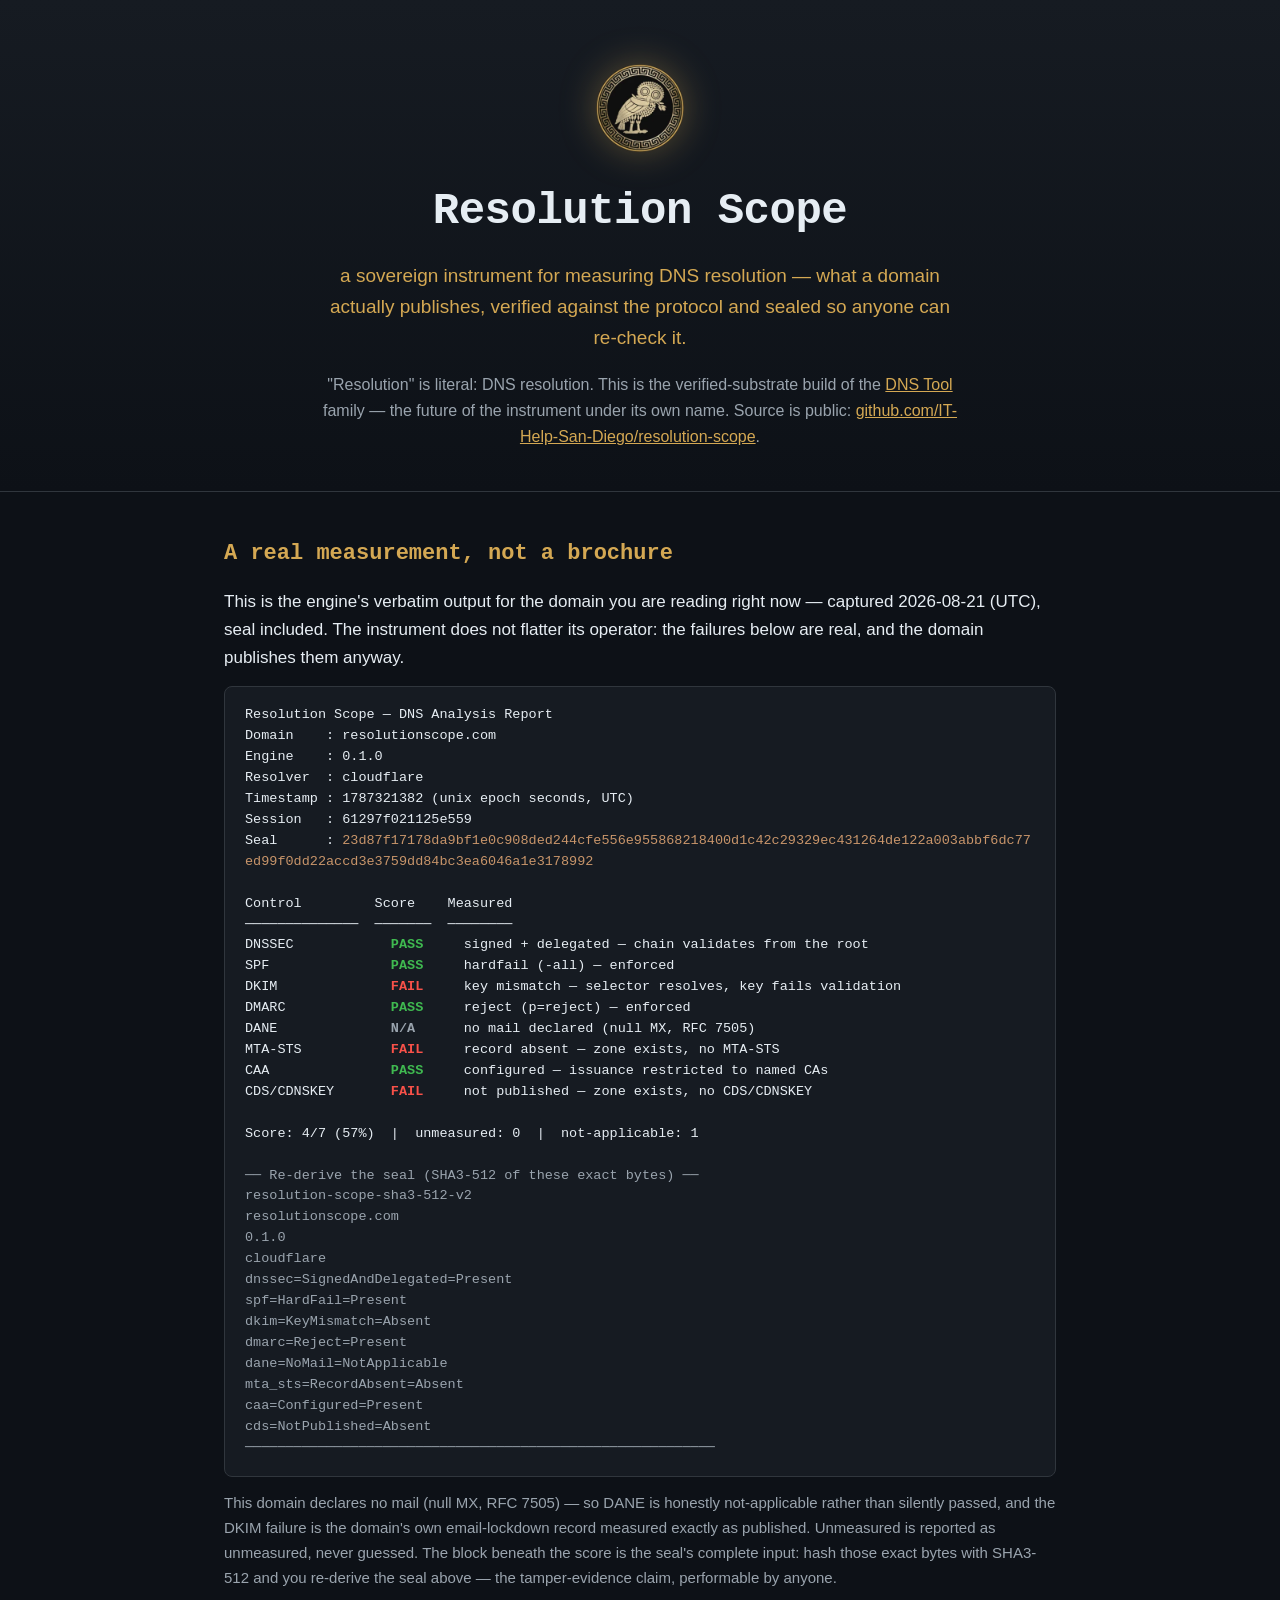
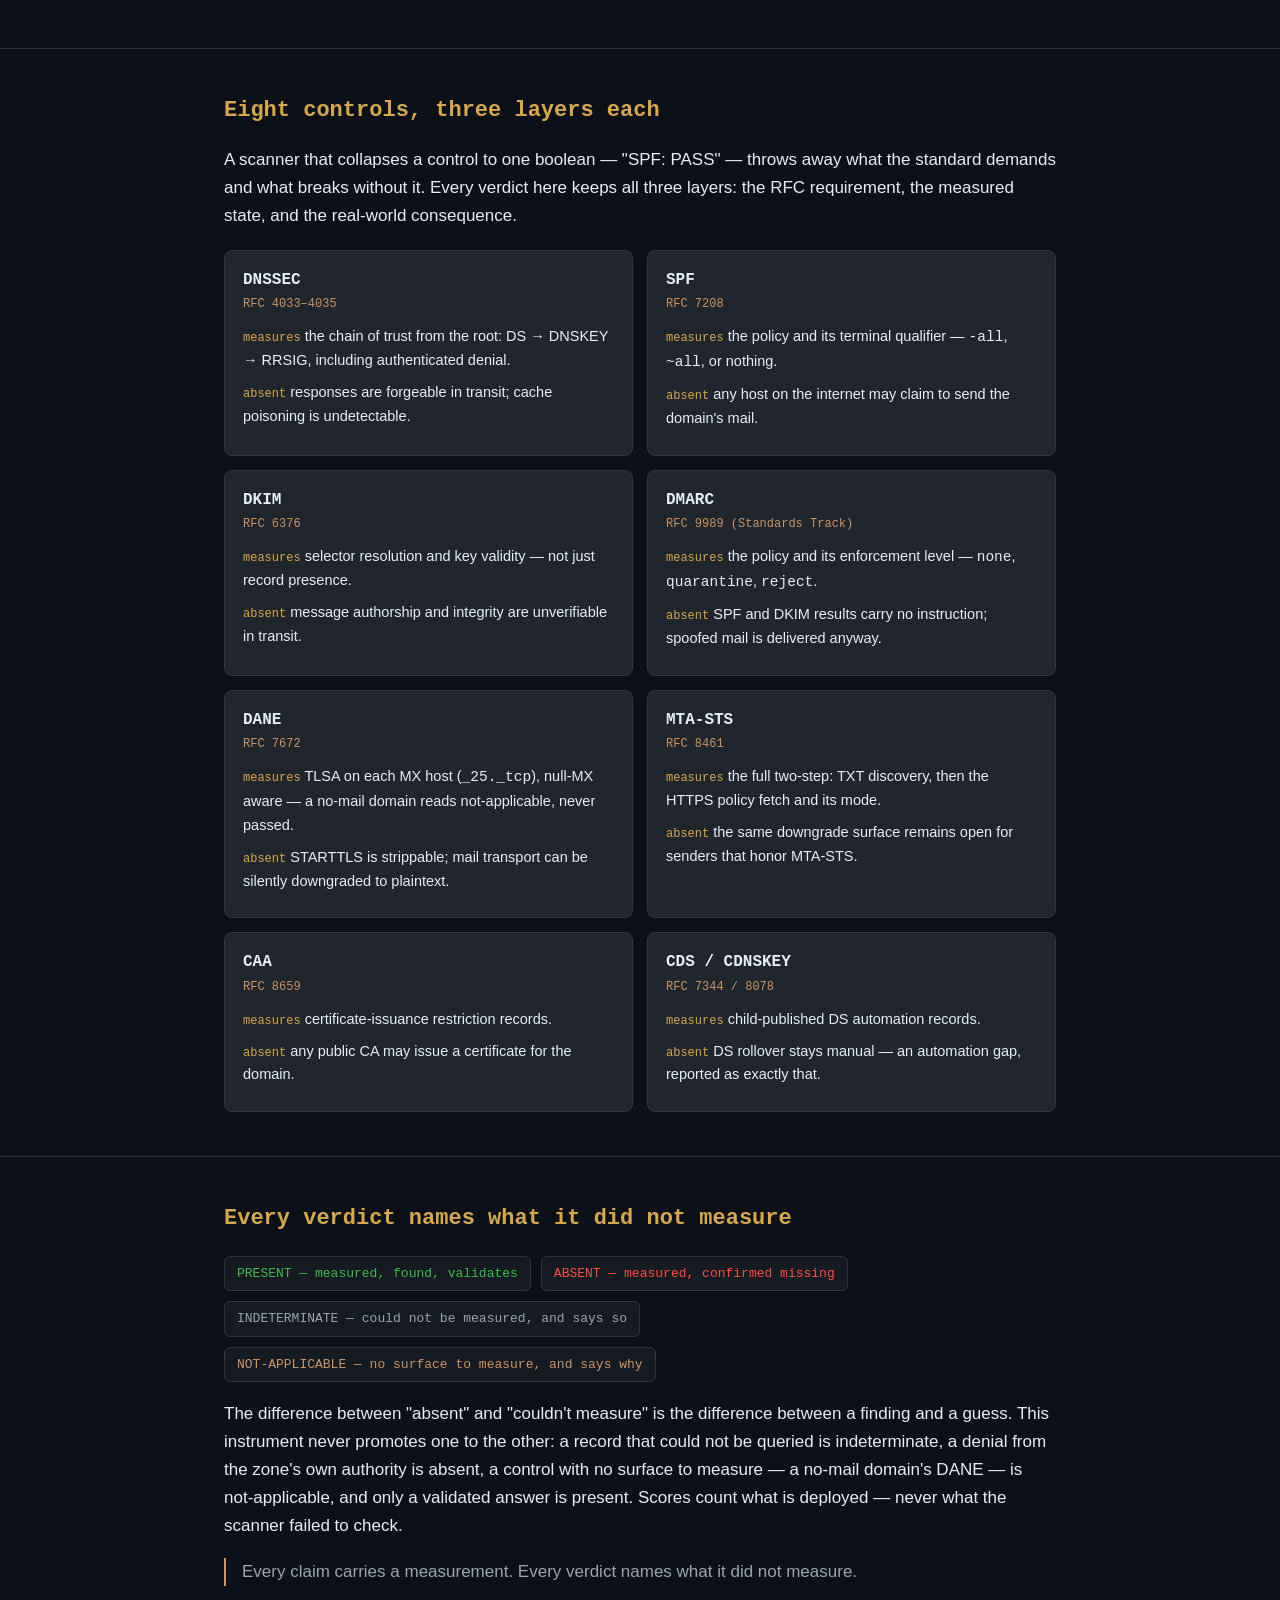
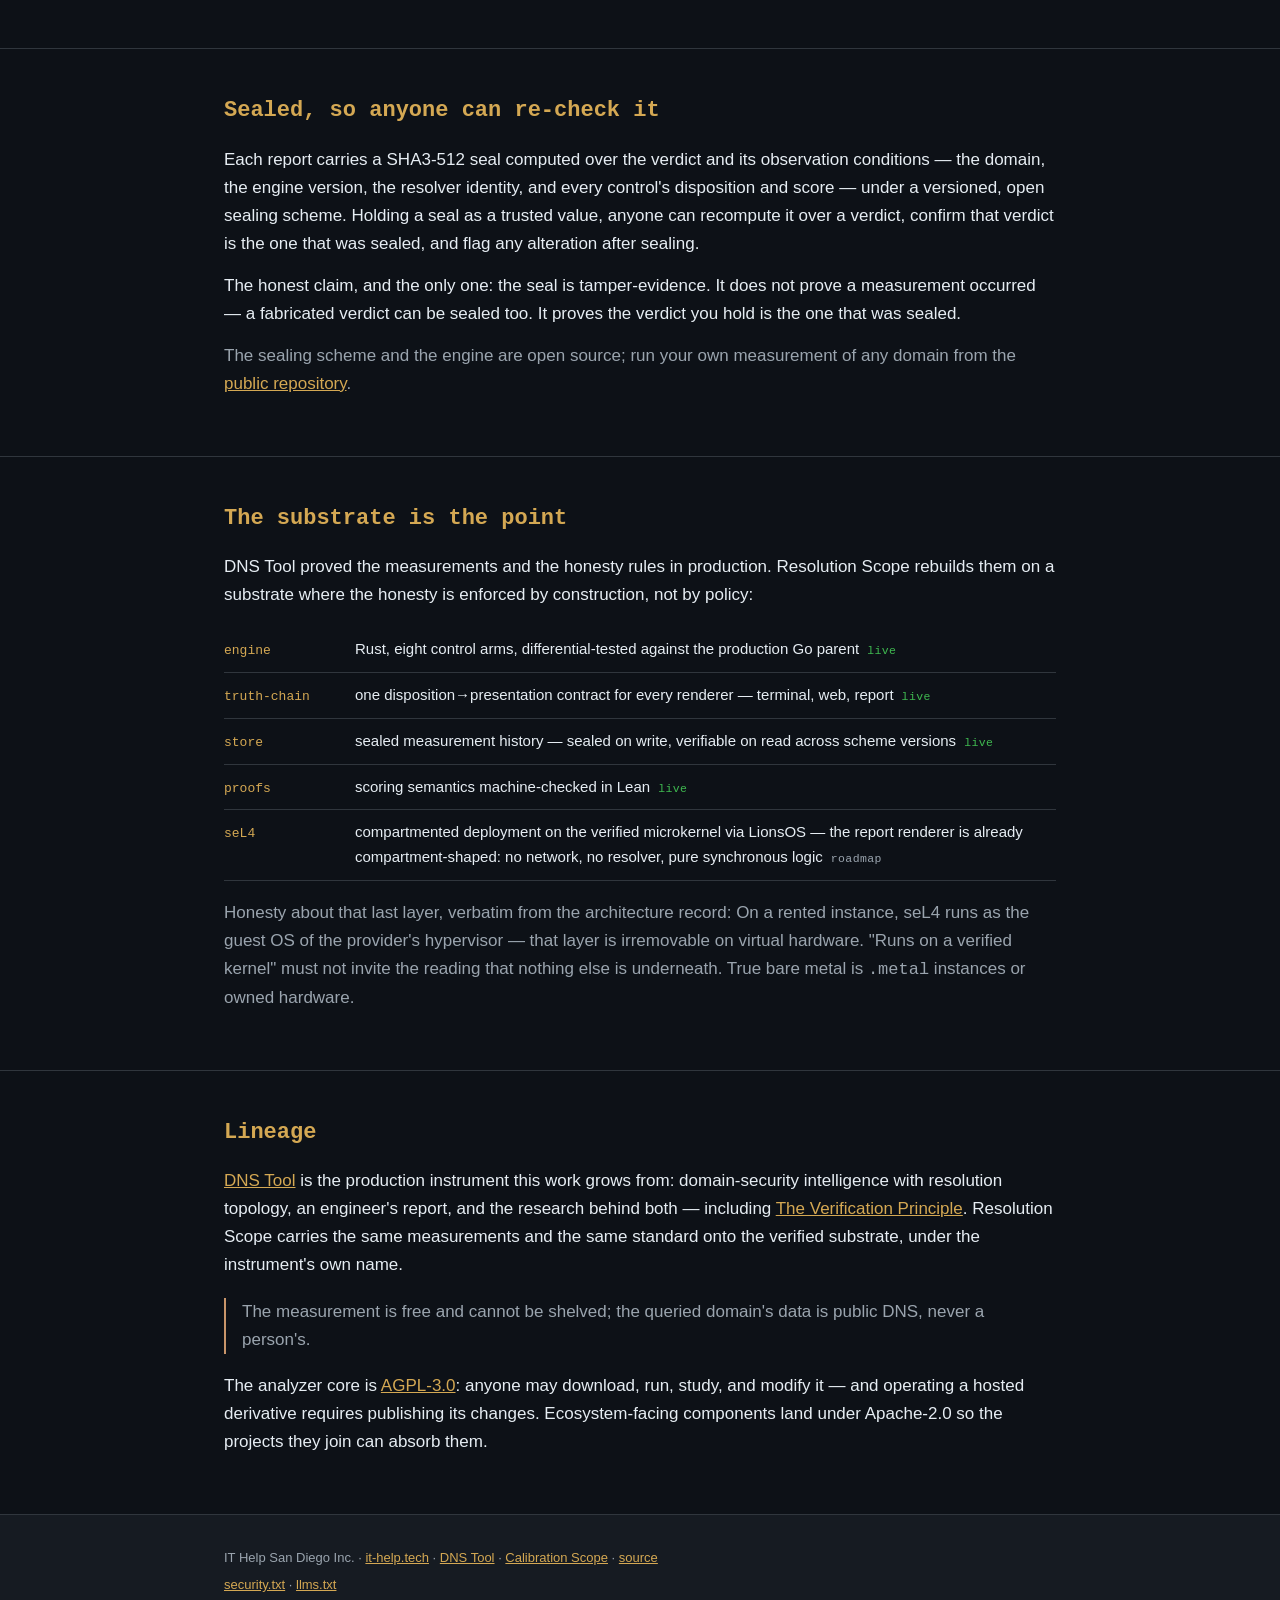
==== site/index.html @ 5ab36565 "site: refresh the specimen to the cc244c3 report format — seal re-derived before publishing The spec" ====
<!DOCTYPE html>
<html lang="en">
<head>
<meta charset="utf-8">
<meta name="viewport" content="width=device-width, initial-scale=1">
<meta http-equiv="Content-Security-Policy" content="default-src 'none'; base-uri 'none'; object-src 'none'; form-action 'none'; script-src 'none'; img-src 'self' data:; font-src 'self'; style-src 'self'; upgrade-insecure-requests">
<title>Resolution Scope — a DNS resolution instrument</title>
<meta name="description" content="Resolution Scope — a sovereign instrument for measuring DNS resolution: what a domain actually publishes, verified against the protocol and sealed so anyone can re-check it.">
<meta name="author" content="Carey James Balboa / IT Help San Diego Inc.">
<meta name="robots" content="index, follow, max-image-preview:large">
<link rel="canonical" href="https://resolutionscope.com/">
<meta property="og:type" content="website">
<meta property="og:site_name" content="Resolution Scope">
<meta property="og:title" content="Resolution Scope — a DNS resolution instrument">
<meta property="og:description" content="Eight controls, one truth-chain, SHA3-512-sealed verdicts. What a domain actually publishes, verified against the protocol and sealed so anyone can re-check it.">
<meta property="og:url" content="https://resolutionscope.com/">
<meta property="og:image" content="https://resolutionscope.com/assets/og-card.png">
<meta property="og:image:width" content="1200">
<meta property="og:image:height" content="630">
<meta property="og:image:type" content="image/png">
<meta name="twitter:card" content="summary_large_image">
<meta name="twitter:image" content="https://resolutionscope.com/assets/og-card.png">
<link rel="icon" href="data:image/svg+xml,%3Csvg xmlns='http://www.w3.org/2000/svg' viewBox='0 0 16 16'%3E%3Ccircle cx='8' cy='8' r='7' fill='%23d4a853'/%3E%3C/svg%3E">
<link rel="stylesheet" href="style.css">
<script type="application/ld+json">
{
  "@context": "https://schema.org",
  "@type": "SoftwareApplication",
  "name": "Resolution Scope",
  "applicationCategory": "SecurityApplication",
  "operatingSystem": "Linux, macOS",
  "url": "https://resolutionscope.com/",
  "description": "A sovereign instrument for measuring DNS resolution: eight controls, one truth-chain, SHA3-512-sealed verdicts that anyone can re-derive.",
  "license": "https://www.gnu.org/licenses/agpl-3.0.html",
  "publisher": {
    "@type": "Organization",
    "name": "IT Help San Diego Inc.",
    "url": "https://it-help.tech"
  }
}
</script>
</head>
<body>

<header>
  <div class="wrap">
    <img class="owlhero" width="88" height="88" src="assets/owl-semaphore-logo.webp" alt="Owl of Athena, gold seal — the Owl Semaphore">
    <h1>Resolution Scope</h1>
    <p class="tagline">a sovereign instrument for measuring DNS resolution — what a domain actually publishes, verified against the protocol and sealed so anyone can re-check it.</p>
    <p class="lineage">"Resolution" is literal: DNS resolution. This is the verified-substrate build of the
    <a href="https://dnstool.it-help.tech">DNS&nbsp;Tool</a> family — the future of the instrument under its own name.
    Source is public: <a href="https://github.com/IT-Help-San-Diego/resolution-scope">github.com/IT-Help-San-Diego/resolution-scope</a>.</p>
  </div>
</header>

<main>

<section id="specimen">
  <div class="wrap">
    <h2>A real measurement, not a brochure</h2>
    <p>This is the engine's verbatim output for the domain you are reading right now — captured
    2026-08-21 (UTC), seal included. The instrument does not flatter its operator: the failures below
    are real, and the domain publishes them anyway.</p>
    <div class="report-frame">
<pre class="report">Resolution Scope — DNS Analysis Report
Domain    : resolutionscope.com
Engine    : 0.1.0
Resolver  : cloudflare
Timestamp : 1787321382 (unix epoch seconds, UTC)
Session   : 61297f021125e559
Seal      : <span class="seal">23d87f17178da9bf1e0c908ded244cfe556e955868218400d1c42c29329ec431264de122a003abbf6dc77ed99f0dd22accd3e3759dd84bc3ea6046a1e3178992</span>

Control         Score    Measured
──────────────  ───────  ────────
DNSSEC            <span class="pass">PASS</span>     signed + delegated — chain validates from the root
SPF               <span class="pass">PASS</span>     hardfail (-all) — enforced
DKIM              <span class="fail">FAIL</span>     key mismatch — selector resolves, key fails validation
DMARC             <span class="pass">PASS</span>     reject (p=reject) — enforced
DANE              <span class="na">N/A</span>      no mail declared (null MX, RFC 7505)
MTA-STS           <span class="fail">FAIL</span>     record absent — zone exists, no MTA-STS
CAA               <span class="pass">PASS</span>     configured — issuance restricted to named CAs
CDS/CDNSKEY       <span class="fail">FAIL</span>     not published — zone exists, no CDS/CDNSKEY

Score: 4/7 (57%)  |  unmeasured: 0  |  not-applicable: 1

<span class="rederive">── Re-derive the seal (SHA3-512 of these exact bytes) ──
resolution-scope-sha3-512-v2
resolutionscope.com
0.1.0
cloudflare
dnssec=SignedAndDelegated=Present
spf=HardFail=Present
dkim=KeyMismatch=Absent
dmarc=Reject=Present
dane=NoMail=NotApplicable
mta_sts=RecordAbsent=Absent
caa=Configured=Present
cds=NotPublished=Absent
──────────────────────────────────────────────────────────</span></pre>
    </div>
    <p class="specimen-note">This domain declares no mail (null MX, RFC 7505) — so DANE is honestly
    not-applicable rather than silently passed, and the DKIM failure is the domain's own email-lockdown
    record measured exactly as published. Unmeasured is reported as unmeasured, never guessed.
    The block beneath the score is the seal's complete input: hash those exact bytes with SHA3-512
    and you re-derive the seal above — the tamper-evidence claim, performable by anyone.</p>
  </div>
</section>

<section id="controls">
  <div class="wrap">
    <h2>Eight controls, three layers each</h2>
    <p>A scanner that collapses a control to one boolean — "SPF: PASS" — throws away what the standard
    demands and what breaks without it. Every verdict here keeps all three layers: the RFC requirement,
    the measured state, and the real-world consequence.</p>
    <div class="controls">
      <div class="control">
        <h3>DNSSEC</h3>
        <p class="rfc">RFC 4033–4035</p>
        <p><span class="k">measures</span> the chain of trust from the root: DS → DNSKEY → RRSIG, including authenticated denial.</p>
        <p><span class="k">absent</span> responses are forgeable in transit; cache poisoning is undetectable.</p>
      </div>
      <div class="control">
        <h3>SPF</h3>
        <p class="rfc">RFC 7208</p>
        <p><span class="k">measures</span> the policy and its terminal qualifier — <code>-all</code>, <code>~all</code>, or nothing.</p>
        <p><span class="k">absent</span> any host on the internet may claim to send the domain's mail.</p>
      </div>
      <div class="control">
        <h3>DKIM</h3>
        <p class="rfc">RFC 6376</p>
        <p><span class="k">measures</span> selector resolution and key validity — not just record presence.</p>
        <p><span class="k">absent</span> message authorship and integrity are unverifiable in transit.</p>
      </div>
      <div class="control">
        <h3>DMARC</h3>
        <p class="rfc">RFC 9989 (Standards Track)</p>
        <p><span class="k">measures</span> the policy and its enforcement level — <code>none</code>, <code>quarantine</code>, <code>reject</code>.</p>
        <p><span class="k">absent</span> SPF and DKIM results carry no instruction; spoofed mail is delivered anyway.</p>
      </div>
      <div class="control">
        <h3>DANE</h3>
        <p class="rfc">RFC 7672</p>
        <p><span class="k">measures</span> TLSA on each MX host (<code>_25._tcp</code>), null-MX aware — a no-mail domain reads not-applicable, never passed.</p>
        <p><span class="k">absent</span> STARTTLS is strippable; mail transport can be silently downgraded to plaintext.</p>
      </div>
      <div class="control">
        <h3>MTA-STS</h3>
        <p class="rfc">RFC 8461</p>
        <p><span class="k">measures</span> the full two-step: TXT discovery, then the HTTPS policy fetch and its mode.</p>
        <p><span class="k">absent</span> the same downgrade surface remains open for senders that honor MTA-STS.</p>
      </div>
      <div class="control">
        <h3>CAA</h3>
        <p class="rfc">RFC 8659</p>
        <p><span class="k">measures</span> certificate-issuance restriction records.</p>
        <p><span class="k">absent</span> any public CA may issue a certificate for the domain.</p>
      </div>
      <div class="control">
        <h3>CDS / CDNSKEY</h3>
        <p class="rfc">RFC 7344 / 8078</p>
        <p><span class="k">measures</span> child-published DS automation records.</p>
        <p><span class="k">absent</span> DS rollover stays manual — an automation gap, reported as exactly that.</p>
      </div>
    </div>
  </div>
</section>

<section id="stance">
  <div class="wrap">
    <h2>Every verdict names what it did not measure</h2>
    <div class="tristate">
      <span class="pill present">PRESENT — measured, found, validates</span>
      <span class="pill absent">ABSENT — measured, confirmed missing</span>
      <span class="pill indet">INDETERMINATE — could not be measured, and says so</span>
      <span class="pill na">NOT-APPLICABLE — no surface to measure, and says why</span>
    </div>
    <p>The difference between "absent" and "couldn't measure" is the difference between a finding and a
    guess. This instrument never promotes one to the other: a record that could not be queried is
    indeterminate, a denial from the zone's own authority is absent, a control with no surface to
    measure — a no-mail domain's DANE — is not-applicable, and only a validated answer is present.
    Scores count what is deployed — never what the scanner failed to check.</p>
    <p class="doctrine">Every claim carries a measurement. Every verdict names what it did not measure.</p>
  </div>
</section>

<section id="seal">
  <div class="wrap">
    <h2>Sealed, so anyone can re-check it</h2>
    <p>Each report carries a SHA3-512 seal computed over the verdict and its observation conditions —
    the domain, the engine version, the resolver identity, and every control's disposition and score —
    under a versioned, open sealing scheme. Holding a seal as a trusted value, anyone can recompute it
    over a verdict, confirm that verdict is the one that was sealed, and flag any alteration after
    sealing.</p>
    <p>The honest claim, and the only one: the seal is tamper-evidence. It does not prove a measurement
    occurred — a fabricated verdict can be sealed too. It proves the verdict you hold is the one that
    was sealed.</p>
    <p class="muted">The sealing scheme and the engine are open source; run your own measurement of any
    domain from the <a href="https://github.com/IT-Help-San-Diego/resolution-scope">public repository</a>.</p>
  </div>
</section>

<section id="substrate">
  <div class="wrap">
    <h2>The substrate is the point</h2>
    <p>DNS Tool proved the measurements and the honesty rules in production. Resolution Scope rebuilds
    them on a substrate where the honesty is enforced by construction, not by policy:</p>
    <ul class="substrate">
      <li><span class="layer">engine</span><span class="state">Rust, eight control arms, differential-tested against the production Go parent<span class="status">live</span></span></li>
      <li><span class="layer">truth-chain</span><span class="state">one disposition→presentation contract for every renderer — terminal, web, report<span class="status">live</span></span></li>
      <li><span class="layer">store</span><span class="state">sealed measurement history — sealed on write, verifiable on read across scheme versions<span class="status">live</span></span></li>
      <li><span class="layer">proofs</span><span class="state">scoring semantics machine-checked in Lean<span class="status">live</span></span></li>
      <li><span class="layer">seL4</span><span class="state">compartmented deployment on the verified microkernel via LionsOS — the report renderer is already compartment-shaped: no network, no resolver, pure synchronous logic<span class="status road">roadmap</span></span></li>
    </ul>
    <p class="muted">Honesty about that last layer, verbatim from the architecture record: On a rented
    instance, seL4 runs as the guest OS of the provider's hypervisor — that layer is irremovable on
    virtual hardware. "Runs on a verified kernel" must not invite the reading that nothing else is
    underneath. True bare metal is <code>.metal</code> instances or owned hardware.</p>
  </div>
</section>

<section id="lineage">
  <div class="wrap">
    <h2>Lineage</h2>
    <p><a href="https://dnstool.it-help.tech">DNS Tool</a> is the production instrument this work grows
    from: domain-security intelligence with resolution topology, an engineer's report, and the research
    behind both — including <a href="https://dnstool.it-help.tech/publications">The Verification
    Principle</a>. Resolution Scope carries the same measurements and the same standard onto the
    verified substrate, under the instrument's own name.</p>
    <p class="doctrine">The measurement is free and cannot be shelved; the queried domain's data is
    public DNS, never a person's.</p>
    <p>The analyzer core is <a href="https://www.gnu.org/licenses/agpl-3.0.html">AGPL-3.0</a>: anyone may
    download, run, study, and modify it — and operating a hosted derivative requires publishing its
    changes. Ecosystem-facing components land under Apache-2.0 so the projects they join can absorb
    them.</p>
  </div>
</section>

</main>

<footer>
  <div class="wrap">
    <p>IT Help San Diego Inc. · <a href="https://it-help.tech">it-help.tech</a> ·
    <a href="https://dnstool.it-help.tech">DNS Tool</a> ·
    <a href="https://calibrationscope.com">Calibration Scope</a> ·
    <a href="https://github.com/IT-Help-San-Diego/resolution-scope">source</a></p>
    <p><a href="/.well-known/security.txt">security.txt</a> · <a href="/llms.txt">llms.txt</a></p>
  </div>
</footer>

</body>
</html>
---- site/style.css ----
/* Resolution Scope — house scotopic theme (IT Help San Diego family).
   External stylesheet by design: the CloudFront headers policy pins
   style-src 'self' — no inline <style>, no CSP hash to sync. */

:root {
  --bg: #0d1117;
  --bg2: #161b22;
  --card: #21262d;
  --border: #30363d;
  --text: #e6edf3;
  --text2: #9aa4ae;
  --gold: #d4a853;
  --copper: #c8956a;
  --green: #3fb950;
  --red: #f85149;
  --mono: "SF Mono", Menlo, Consolas, "Liberation Mono", monospace;
  --sans: -apple-system, BlinkMacSystemFont, "Segoe UI", Roboto, Helvetica, Arial, sans-serif;
}

* { margin: 0; padding: 0; box-sizing: border-box; }

html { -webkit-text-size-adjust: 100%; }

body {
  background: var(--bg);
  color: var(--text);
  font-family: var(--sans);
  font-size: 17px;
  line-height: 1.65;
}

a { color: var(--gold); text-decoration: underline; }
a:hover { color: var(--text); }
a:focus-visible { outline: 2px solid var(--gold); outline-offset: 2px; }

.wrap { max-width: 880px; margin: 0 auto; padding: 0 24px; }

/* ---- hero ---- */

header {
  padding: 64px 0 40px;
  text-align: center;
  background: linear-gradient(180deg, var(--bg2), var(--bg));
}

.owlhero {
  width: 88px;
  height: 88px;
  filter: drop-shadow(0 0 18px rgba(212, 168, 83, 0.35));
  margin-bottom: 14px;
}

h1 {
  font-size: clamp(30px, 6vw, 44px);
  font-family: var(--mono);
  letter-spacing: -0.5px;
}

.tagline {
  color: var(--gold);
  font-size: clamp(16px, 3vw, 19px);
  max-width: 640px;
  margin: 12px auto 0;
}

.lineage {
  color: var(--text2);
  max-width: 640px;
  margin: 18px auto 0;
  font-size: 16px;
}

/* ---- sections ---- */

section { padding: 44px 0; border-top: 1px solid var(--border); }

h2 {
  font-size: 22px;
  margin-bottom: 16px;
  font-family: var(--mono);
  color: var(--gold);
}

p { margin-bottom: 14px; }

.muted { color: var(--text2); }

.doctrine {
  color: var(--text2);
  border-left: 2px solid var(--copper);
  padding-left: 1rem;
  margin: 18px 0;
}

/* ---- the specimen report ---- */

.report-frame {
  background: var(--bg2);
  border: 1px solid var(--border);
  border-radius: 8px;
  padding: 18px 20px;
  overflow-x: auto;
}

pre.report {
  font-family: var(--mono);
  font-size: 13.5px;
  line-height: 1.55;
  color: var(--text);
  white-space: pre;
}

.report .pass { color: var(--green); font-weight: 700; }
.report .fail { color: var(--red); font-weight: 700; }
.report .na { color: var(--text2); font-weight: 700; }
.report .seal { color: var(--copper); word-break: break-all; white-space: pre-wrap; }
.report .rederive { color: var(--text2); }

.specimen-note { margin-top: 14px; font-size: 15px; color: var(--text2); }

/* ---- the eight controls ---- */

.controls { display: grid; grid-template-columns: 1fr; gap: 14px; margin-top: 20px; }

@media (min-width: 700px) {
  .controls { grid-template-columns: 1fr 1fr; }
}

.control {
  background: var(--card);
  border: 1px solid var(--border);
  border-radius: 8px;
  padding: 16px 18px;
}

.control h3 {
  font-family: var(--mono);
  font-size: 16px;
  color: var(--text);
  margin-bottom: 2px;
}

.control .rfc {
  font-family: var(--mono);
  font-size: 12px;
  color: var(--copper);
  margin-bottom: 10px;
}

.control p { font-size: 14.5px; margin-bottom: 8px; }

.control .k { color: var(--gold); font-family: var(--mono); font-size: 12px; }

/* ---- tri-state pills ---- */

.tristate { display: flex; flex-wrap: wrap; gap: 10px; margin: 18px 0; }

.pill {
  font-family: var(--mono);
  font-size: 13px;
  border: 1px solid var(--border);
  border-radius: 6px;
  padding: 6px 12px;
  background: var(--bg2);
}

.pill.present { color: var(--green); }
.pill.absent { color: var(--red); }
.pill.indet { color: var(--text2); }
.pill.na { color: var(--copper); }

/* ---- substrate table ---- */

.substrate { list-style: none; margin: 18px 0; }

.substrate li {
  display: flex;
  gap: 14px;
  padding: 10px 0;
  border-bottom: 1px solid var(--border);
  align-items: baseline;
}

.substrate .layer {
  font-family: var(--mono);
  font-size: 13px;
  color: var(--gold);
  flex: 0 0 9em;
}

.substrate .state { font-size: 15px; }

.substrate .status {
  font-family: var(--mono);
  font-size: 11.5px;
  letter-spacing: 0.4px;
  margin-left: 8px;
  color: var(--green);
}

.substrate .status.road { color: var(--text2); }

/* ---- footer ---- */

footer {
  border-top: 1px solid var(--border);
  padding: 32px 0 40px;
  font-size: 13px;
  color: var(--text2);
  background: var(--bg2);
}

footer a { color: var(--gold); }

footer p { margin-bottom: 6px; }

/* ---- 404 ---- */

.notfound { padding: 96px 0; text-align: center; }
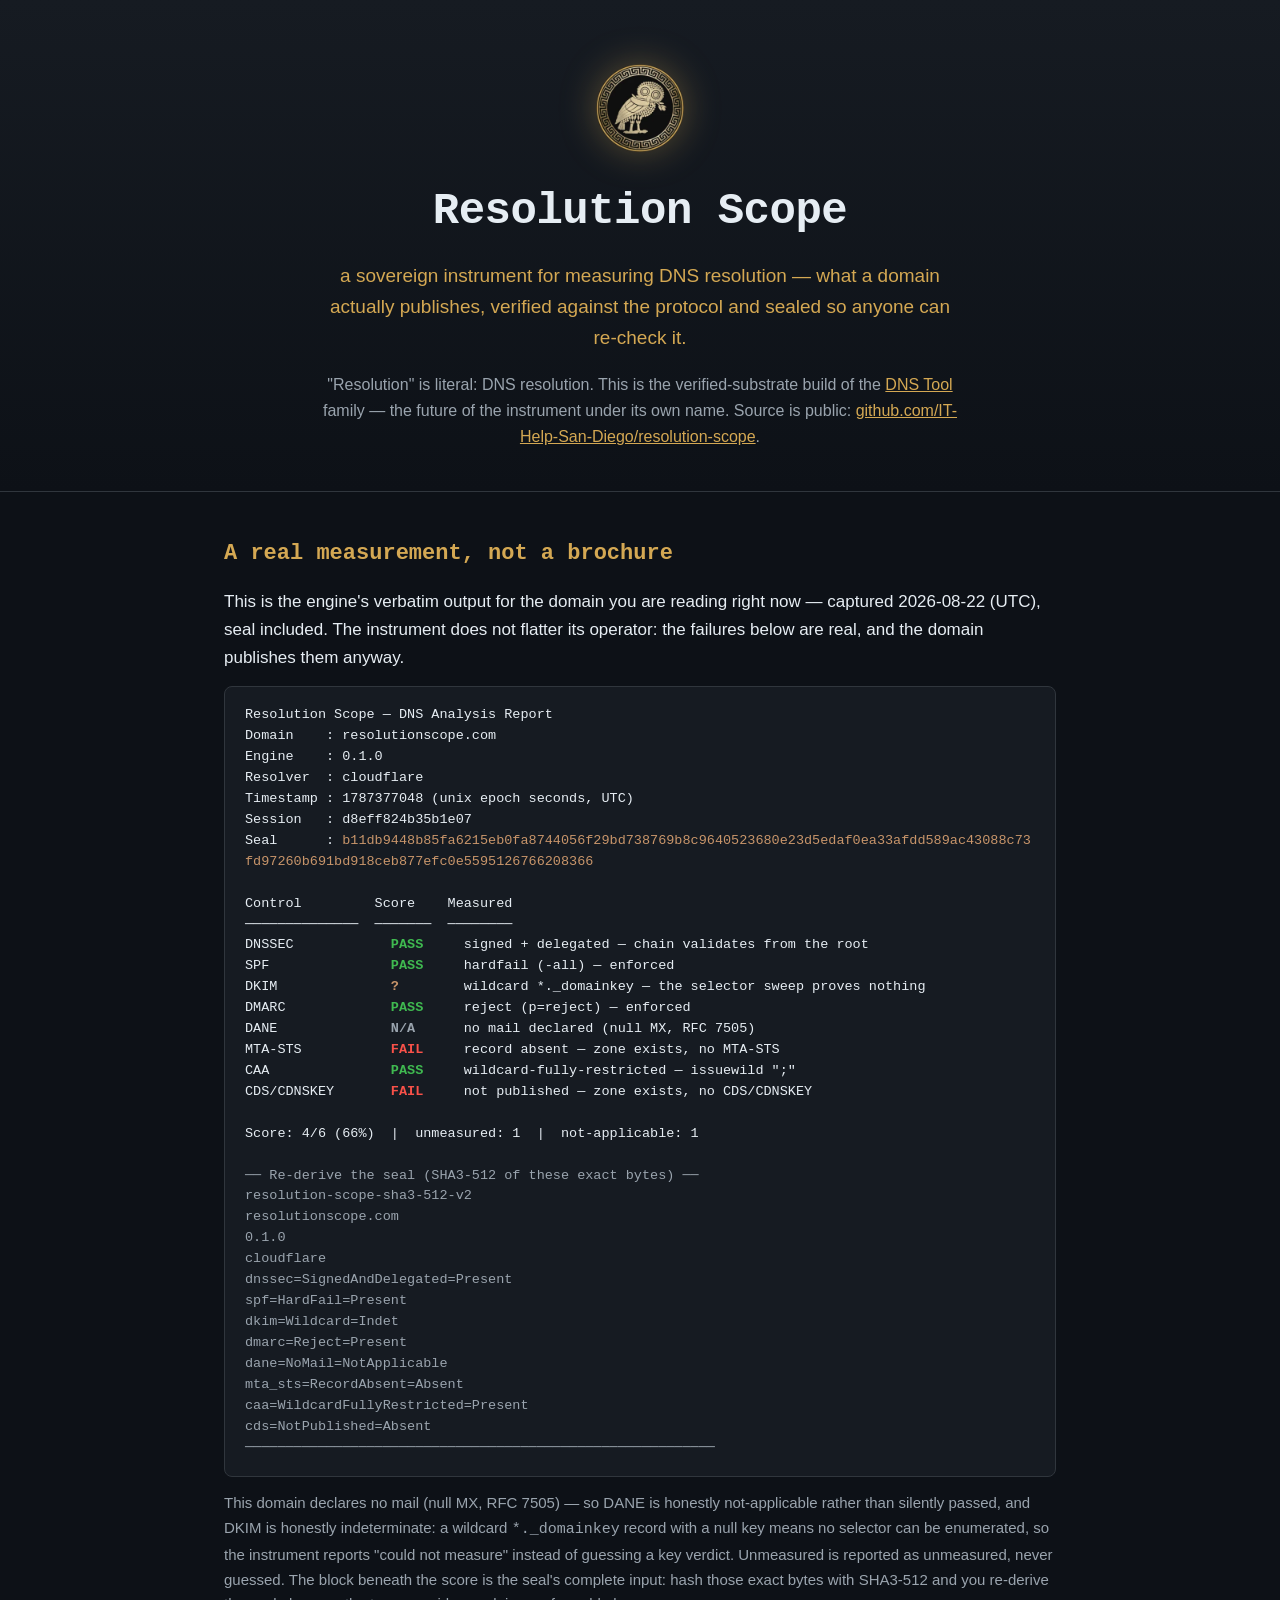
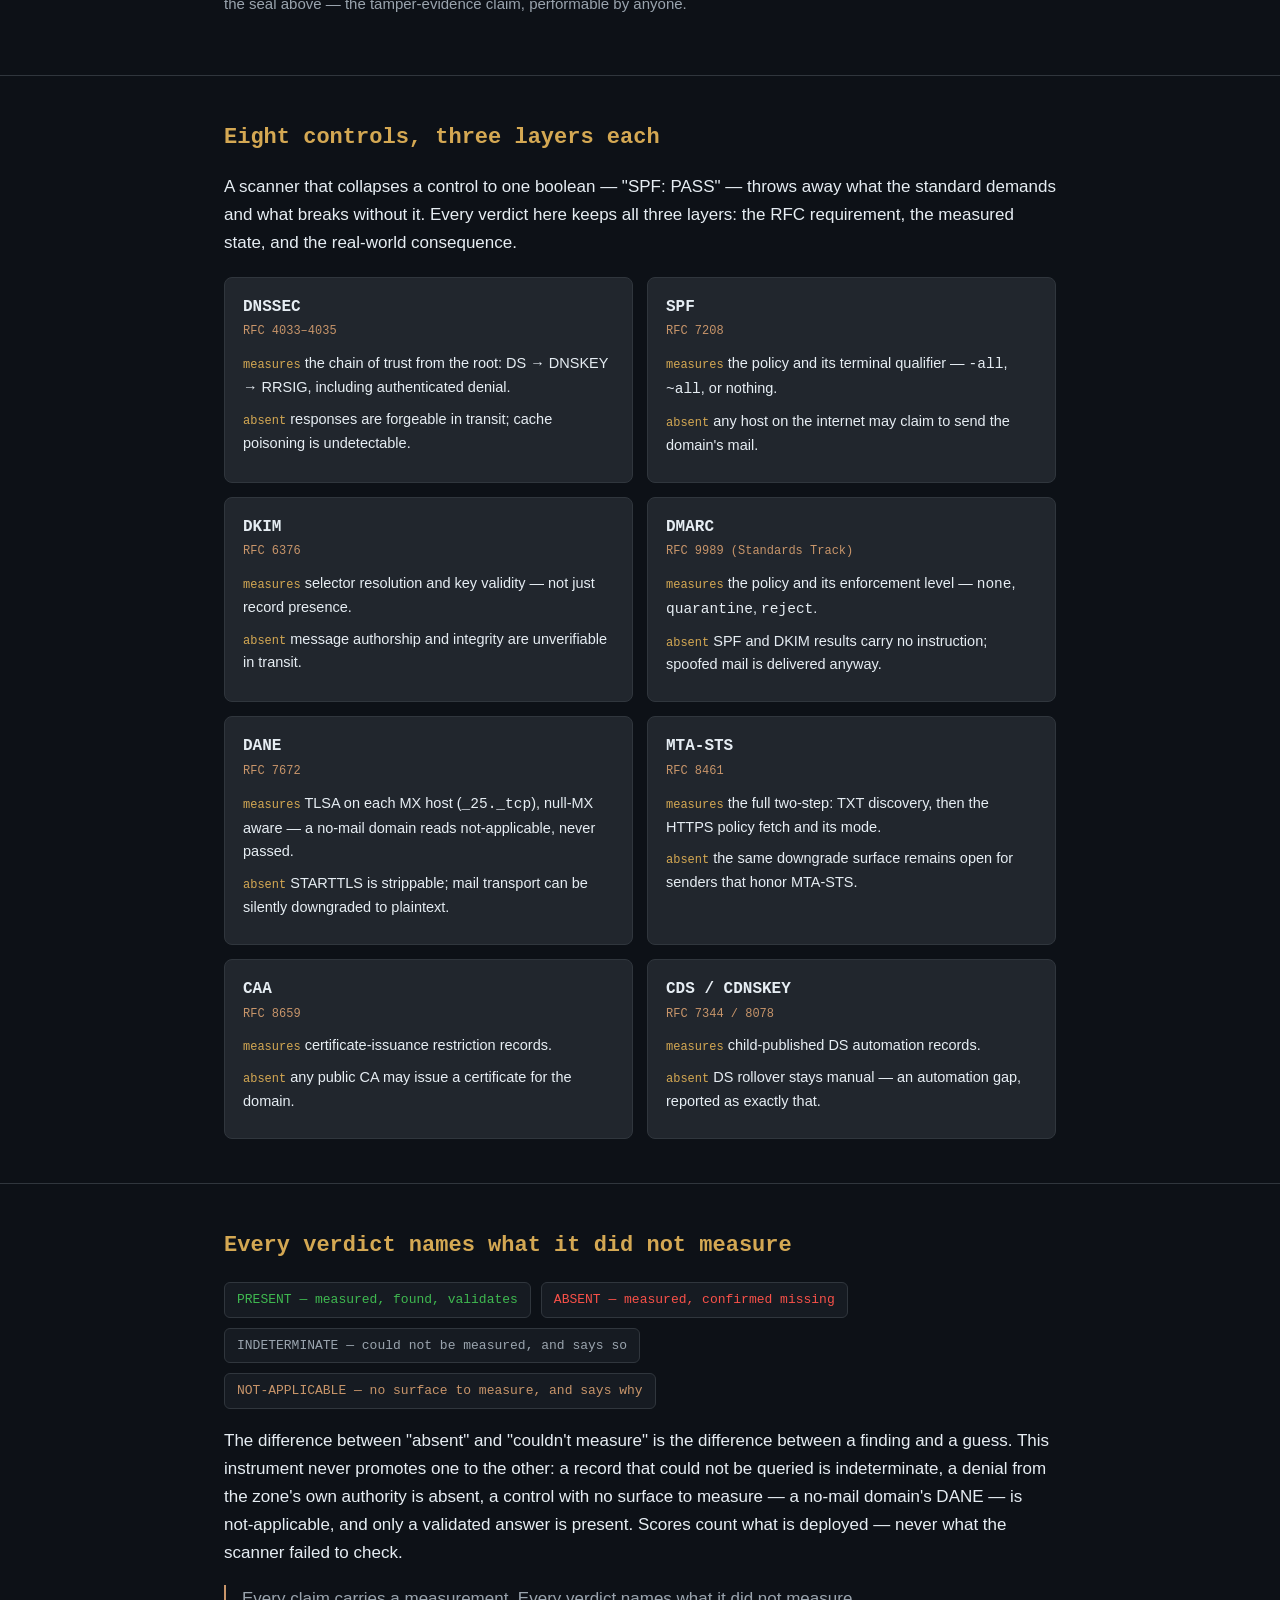
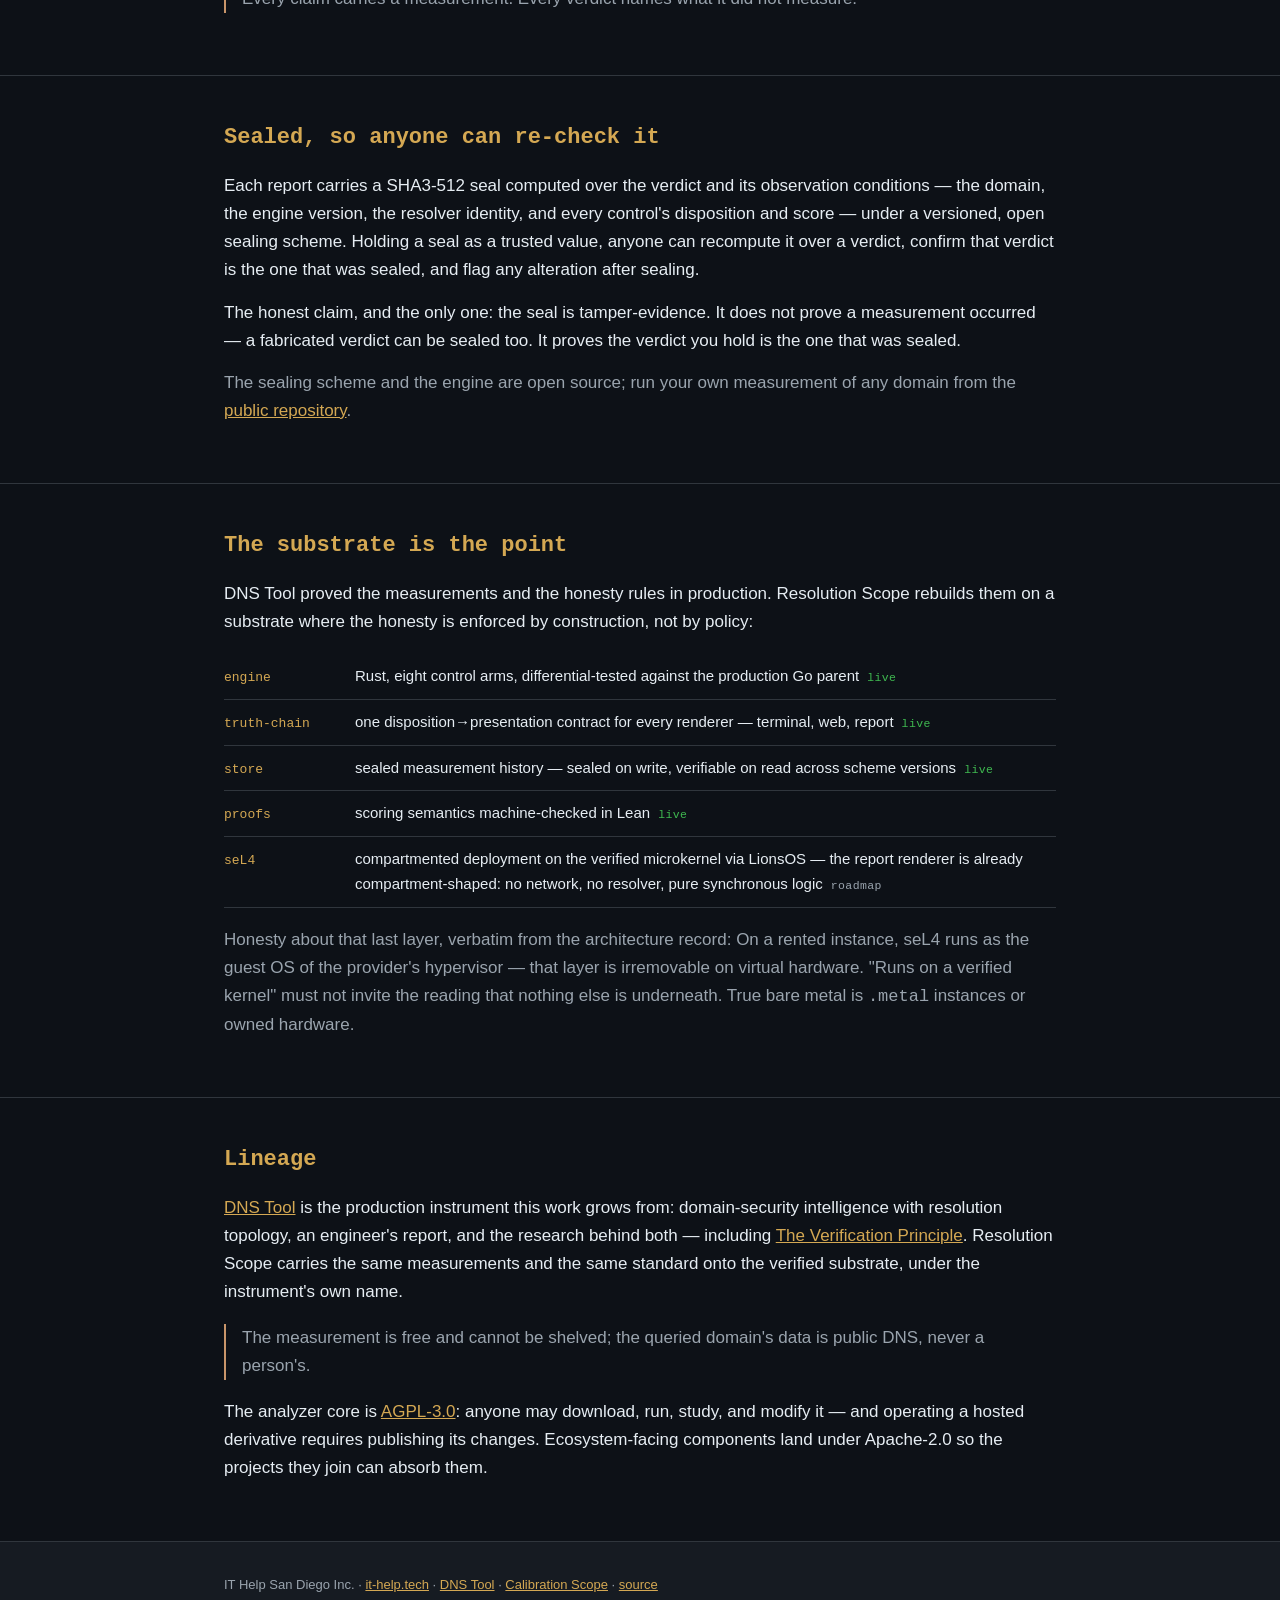
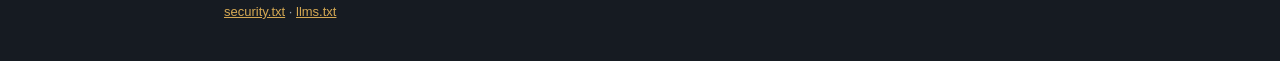
==== commit 84d889df: "fix(site): refresh specimen — DKIM wildcard is indeterminate, not key-mismatch The published specime" ====
--- a/site/index.html
+++ b/site/index.html
@@ -59,29 +59,29 @@
   <div class="wrap">
     <h2>A real measurement, not a brochure</h2>
     <p>This is the engine's verbatim output for the domain you are reading right now — captured
-    2026-08-21 (UTC), seal included. The instrument does not flatter its operator: the failures below
+    2026-08-22 (UTC), seal included. The instrument does not flatter its operator: the failures below
     are real, and the domain publishes them anyway.</p>
     <div class="report-frame">
 <pre class="report">Resolution Scope — DNS Analysis Report
 Domain    : resolutionscope.com
 Engine    : 0.1.0
 Resolver  : cloudflare
-Timestamp : 1787321382 (unix epoch seconds, UTC)
-Session   : 61297f021125e559
-Seal      : <span class="seal">23d87f17178da9bf1e0c908ded244cfe556e955868218400d1c42c29329ec431264de122a003abbf6dc77ed99f0dd22accd3e3759dd84bc3ea6046a1e3178992</span>
+Timestamp : 1787377048 (unix epoch seconds, UTC)
+Session   : d8eff824b35b1e07
+Seal      : <span class="seal">b11db9448b85fa6215eb0fa8744056f29bd738769b8c9640523680e23d5edaf0ea33afdd589ac43088c73fd97260b691bd918ceb877efc0e5595126766208366</span>
 
 Control         Score    Measured
 ──────────────  ───────  ────────
 DNSSEC            <span class="pass">PASS</span>     signed + delegated — chain validates from the root
 SPF               <span class="pass">PASS</span>     hardfail (-all) — enforced
-DKIM              <span class="fail">FAIL</span>     key mismatch — selector resolves, key fails validation
+DKIM              <span class="indet">?</span>        wildcard *._domainkey — the selector sweep proves nothing
 DMARC             <span class="pass">PASS</span>     reject (p=reject) — enforced
 DANE              <span class="na">N/A</span>      no mail declared (null MX, RFC 7505)
 MTA-STS           <span class="fail">FAIL</span>     record absent — zone exists, no MTA-STS
-CAA               <span class="pass">PASS</span>     configured — issuance restricted to named CAs
+CAA               <span class="pass">PASS</span>     wildcard-fully-restricted — issuewild ";"
 CDS/CDNSKEY       <span class="fail">FAIL</span>     not published — zone exists, no CDS/CDNSKEY
 
-Score: 4/7 (57%)  |  unmeasured: 0  |  not-applicable: 1
+Score: 4/6 (66%)  |  unmeasured: 1  |  not-applicable: 1
 
 <span class="rederive">── Re-derive the seal (SHA3-512 of these exact bytes) ──
 resolution-scope-sha3-512-v2
@@ -90,17 +90,19 @@
 cloudflare
 dnssec=SignedAndDelegated=Present
 spf=HardFail=Present
-dkim=KeyMismatch=Absent
+dkim=Wildcard=Indet
 dmarc=Reject=Present
 dane=NoMail=NotApplicable
 mta_sts=RecordAbsent=Absent
-caa=Configured=Present
+caa=WildcardFullyRestricted=Present
 cds=NotPublished=Absent
 ──────────────────────────────────────────────────────────</span></pre>
     </div>
     <p class="specimen-note">This domain declares no mail (null MX, RFC 7505) — so DANE is honestly
-    not-applicable rather than silently passed, and the DKIM failure is the domain's own email-lockdown
-    record measured exactly as published. Unmeasured is reported as unmeasured, never guessed.
+    not-applicable rather than silently passed, and DKIM is honestly indeterminate: a wildcard
+    <code>*._domainkey</code> record with a null key means no selector can be enumerated, so the
+    instrument reports "could not measure" instead of guessing a key verdict. Unmeasured is reported
+    as unmeasured, never guessed.
     The block beneath the score is the seal's complete input: hash those exact bytes with SHA3-512
     and you re-derive the seal above — the tamper-evidence claim, performable by anyone.</p>
   </div>
--- a/site/style.css
+++ b/site/style.css
@@ -112,6 +112,7 @@
 
 .report .pass { color: var(--green); font-weight: 700; }
 .report .fail { color: var(--red); font-weight: 700; }
+.report .indet { color: var(--copper); font-weight: 700; }
 .report .na { color: var(--text2); font-weight: 700; }
 .report .seal { color: var(--copper); word-break: break-all; white-space: pre-wrap; }
 .report .rederive { color: var(--text2); }
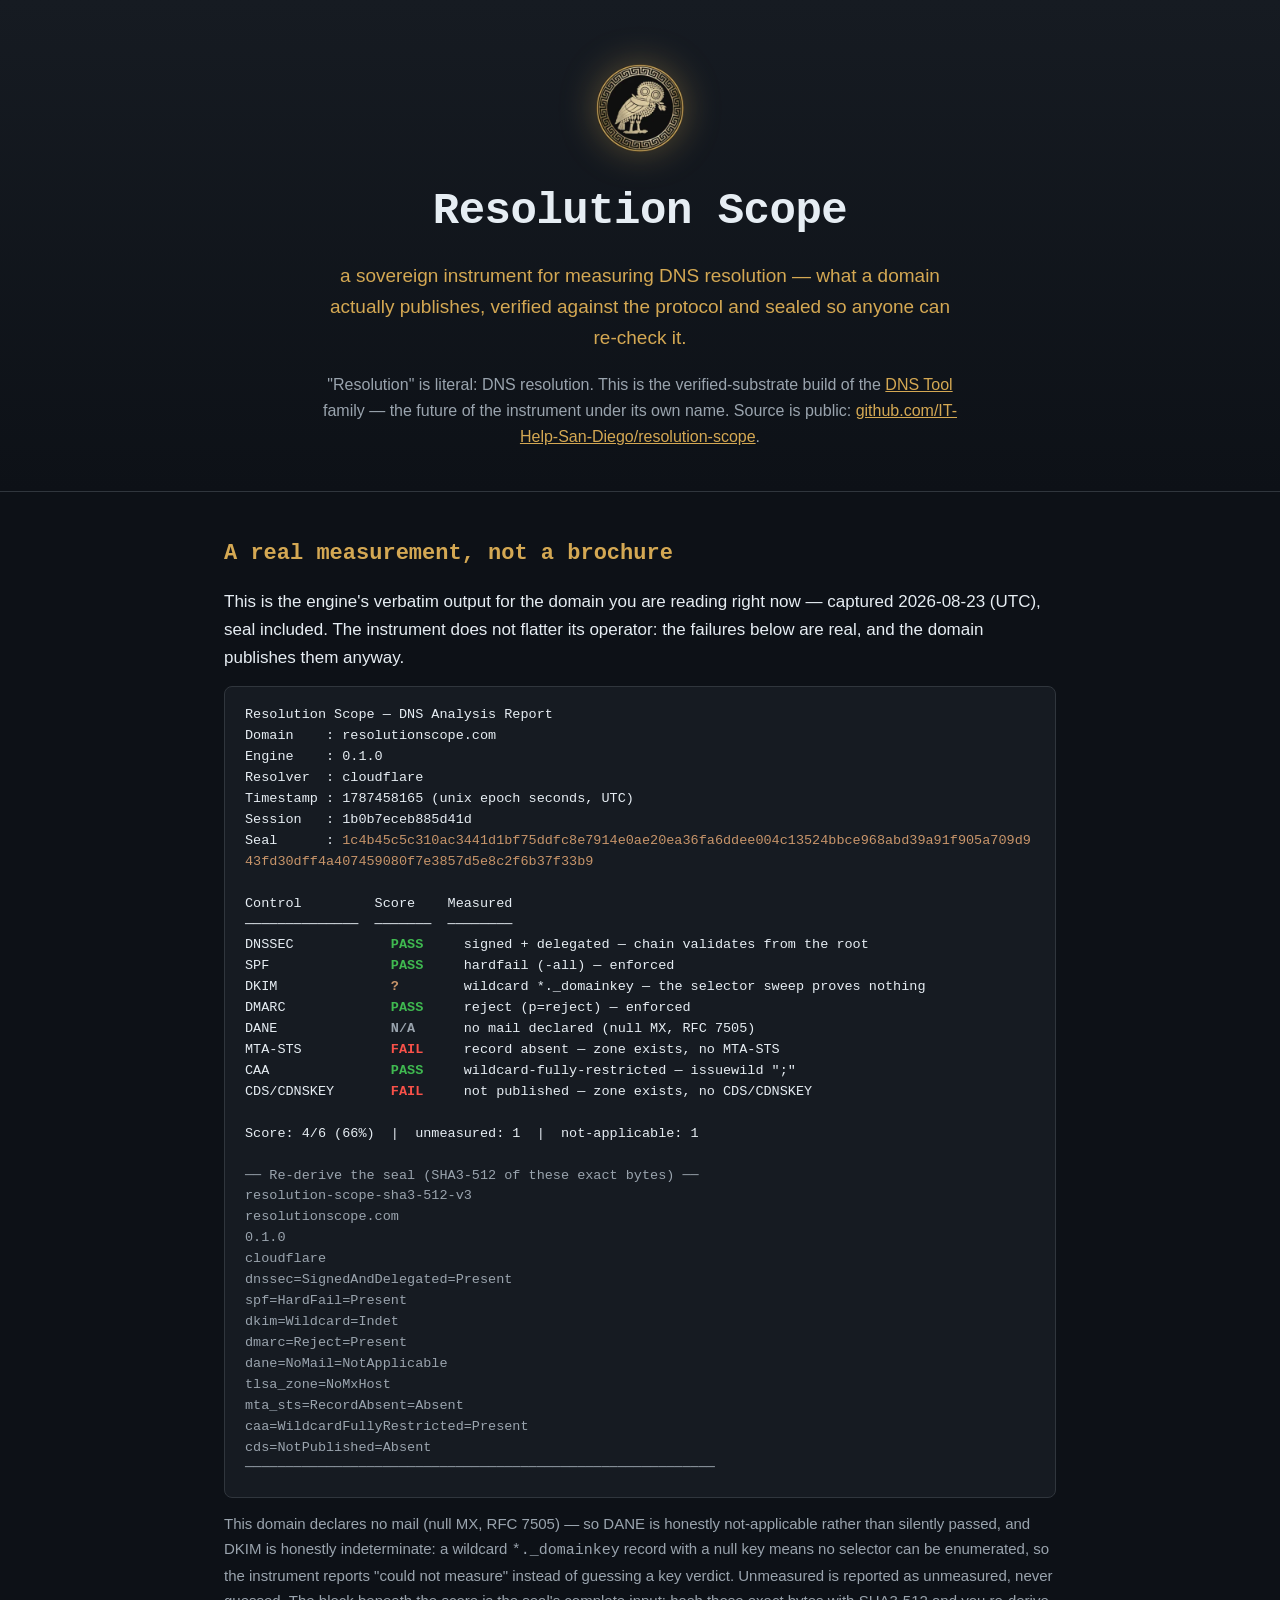
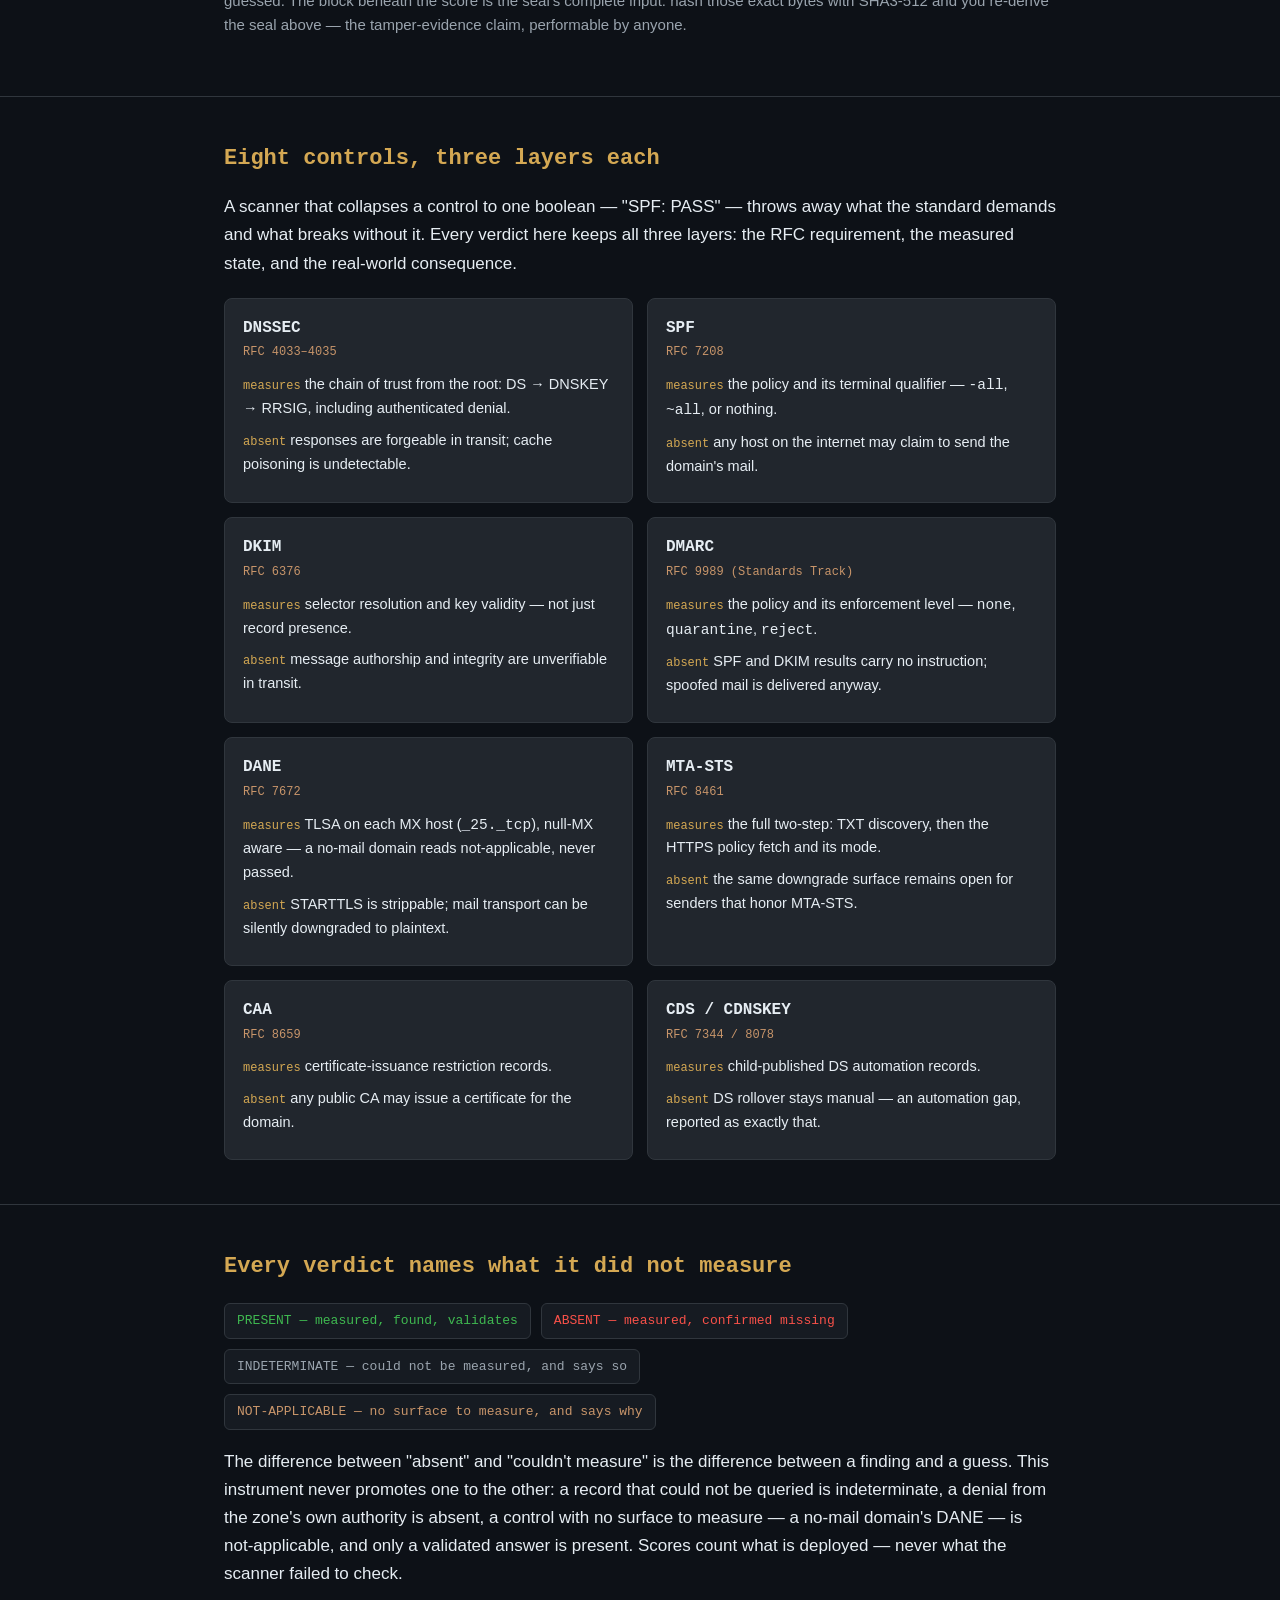
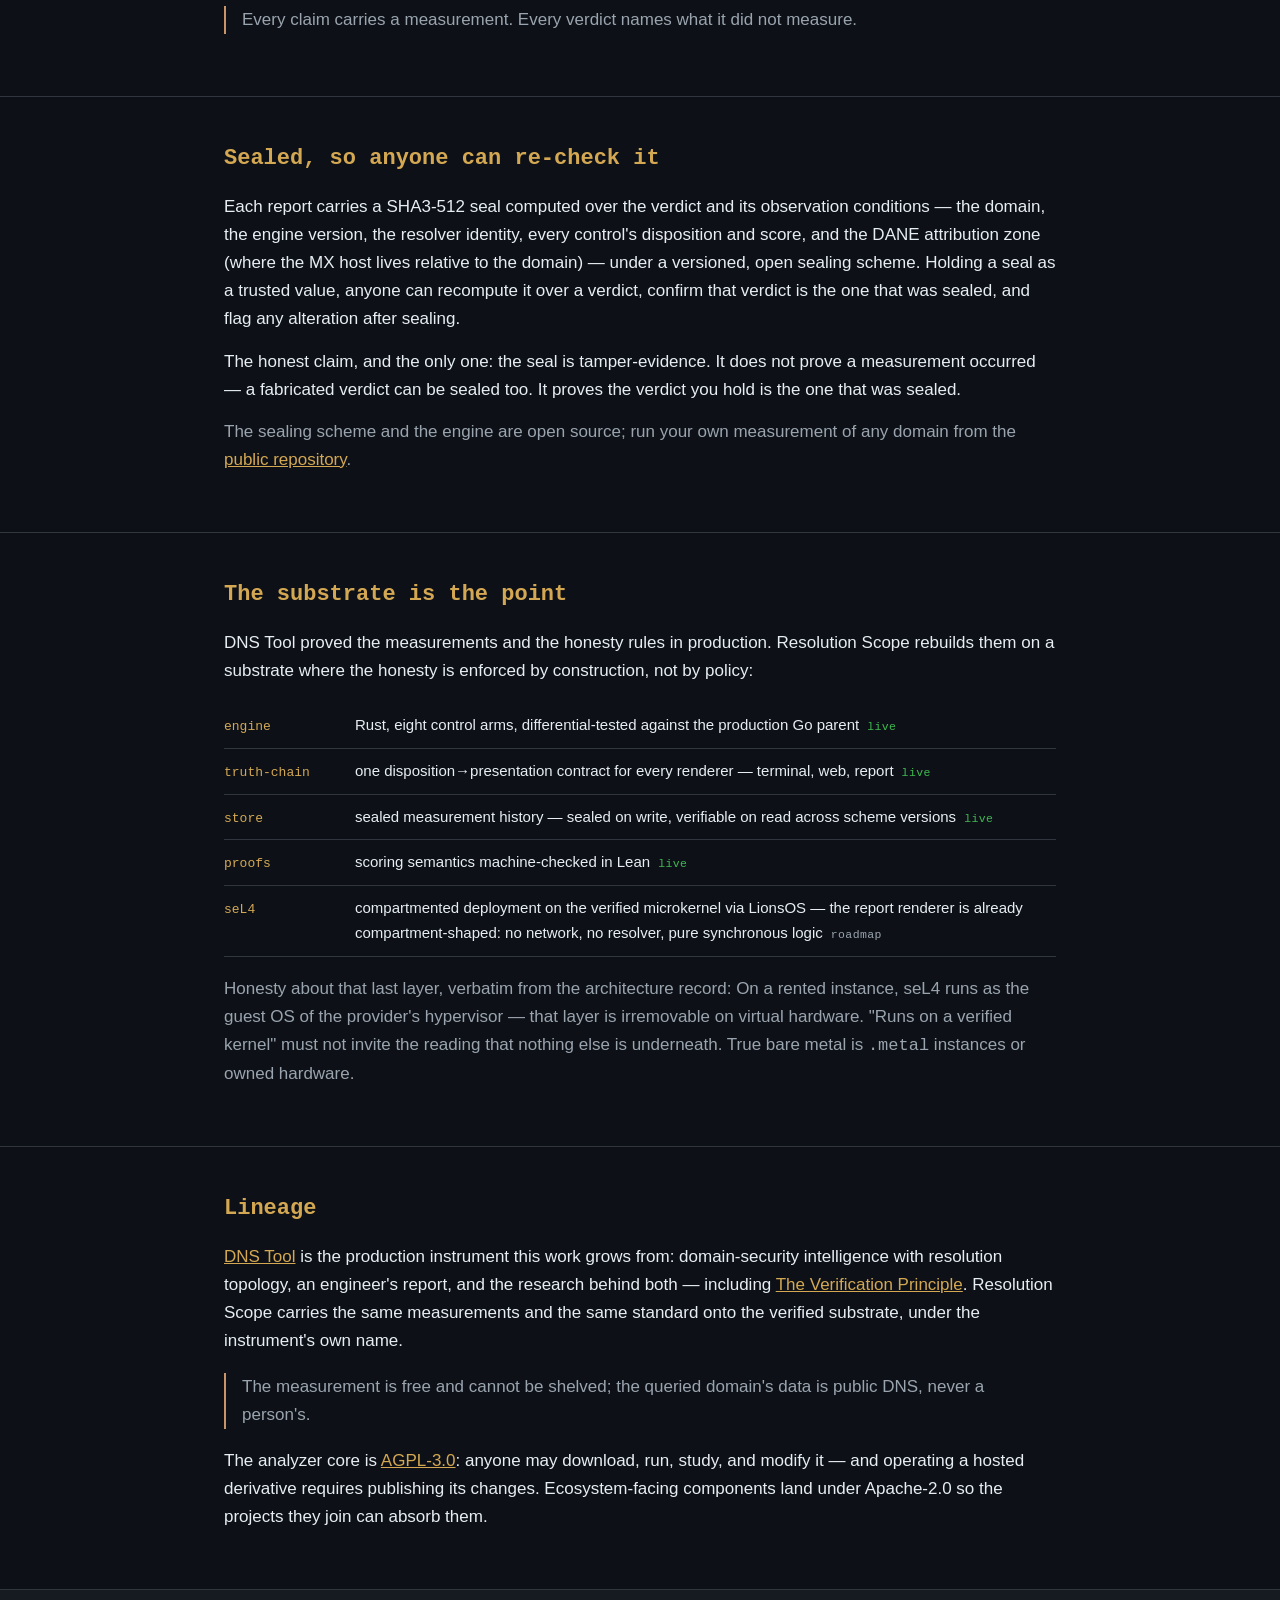
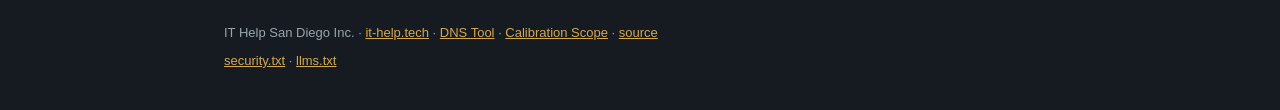
==== commit 1c256f61: "site: recapture the specimen under seal v3 — scheme line + tlsa_zone in the re-derive block ff73412 " ====
--- a/site/index.html
+++ b/site/index.html
@@ -59,16 +59,16 @@
   <div class="wrap">
     <h2>A real measurement, not a brochure</h2>
     <p>This is the engine's verbatim output for the domain you are reading right now — captured
-    2026-08-22 (UTC), seal included. The instrument does not flatter its operator: the failures below
+    2026-08-23 (UTC), seal included. The instrument does not flatter its operator: the failures below
     are real, and the domain publishes them anyway.</p>
     <div class="report-frame">
 <pre class="report">Resolution Scope — DNS Analysis Report
 Domain    : resolutionscope.com
 Engine    : 0.1.0
 Resolver  : cloudflare
-Timestamp : 1787377048 (unix epoch seconds, UTC)
-Session   : d8eff824b35b1e07
-Seal      : <span class="seal">b11db9448b85fa6215eb0fa8744056f29bd738769b8c9640523680e23d5edaf0ea33afdd589ac43088c73fd97260b691bd918ceb877efc0e5595126766208366</span>
+Timestamp : 1787458165 (unix epoch seconds, UTC)
+Session   : 1b0b7eceb885d41d
+Seal      : <span class="seal">1c4b45c5c310ac3441d1bf75ddfc8e7914e0ae20ea36fa6ddee004c13524bbce968abd39a91f905a709d943fd30dff4a407459080f7e3857d5e8c2f6b37f33b9</span>
 
 Control         Score    Measured
 ──────────────  ───────  ────────
@@ -84,7 +84,7 @@
 Score: 4/6 (66%)  |  unmeasured: 1  |  not-applicable: 1
 
 <span class="rederive">── Re-derive the seal (SHA3-512 of these exact bytes) ──
-resolution-scope-sha3-512-v2
+resolution-scope-sha3-512-v3
 resolutionscope.com
 0.1.0
 cloudflare
@@ -93,6 +93,7 @@
 dkim=Wildcard=Indet
 dmarc=Reject=Present
 dane=NoMail=NotApplicable
+tlsa_zone=NoMxHost
 mta_sts=RecordAbsent=Absent
 caa=WildcardFullyRestricted=Present
 cds=NotPublished=Absent
@@ -189,7 +190,8 @@
   <div class="wrap">
     <h2>Sealed, so anyone can re-check it</h2>
     <p>Each report carries a SHA3-512 seal computed over the verdict and its observation conditions —
-    the domain, the engine version, the resolver identity, and every control's disposition and score —
+    the domain, the engine version, the resolver identity, every control's disposition and score, and
+    the DANE attribution zone (where the MX host lives relative to the domain) —
     under a versioned, open sealing scheme. Holding a seal as a trusted value, anyone can recompute it
     over a verdict, confirm that verdict is the one that was sealed, and flag any alteration after
     sealing.</p>
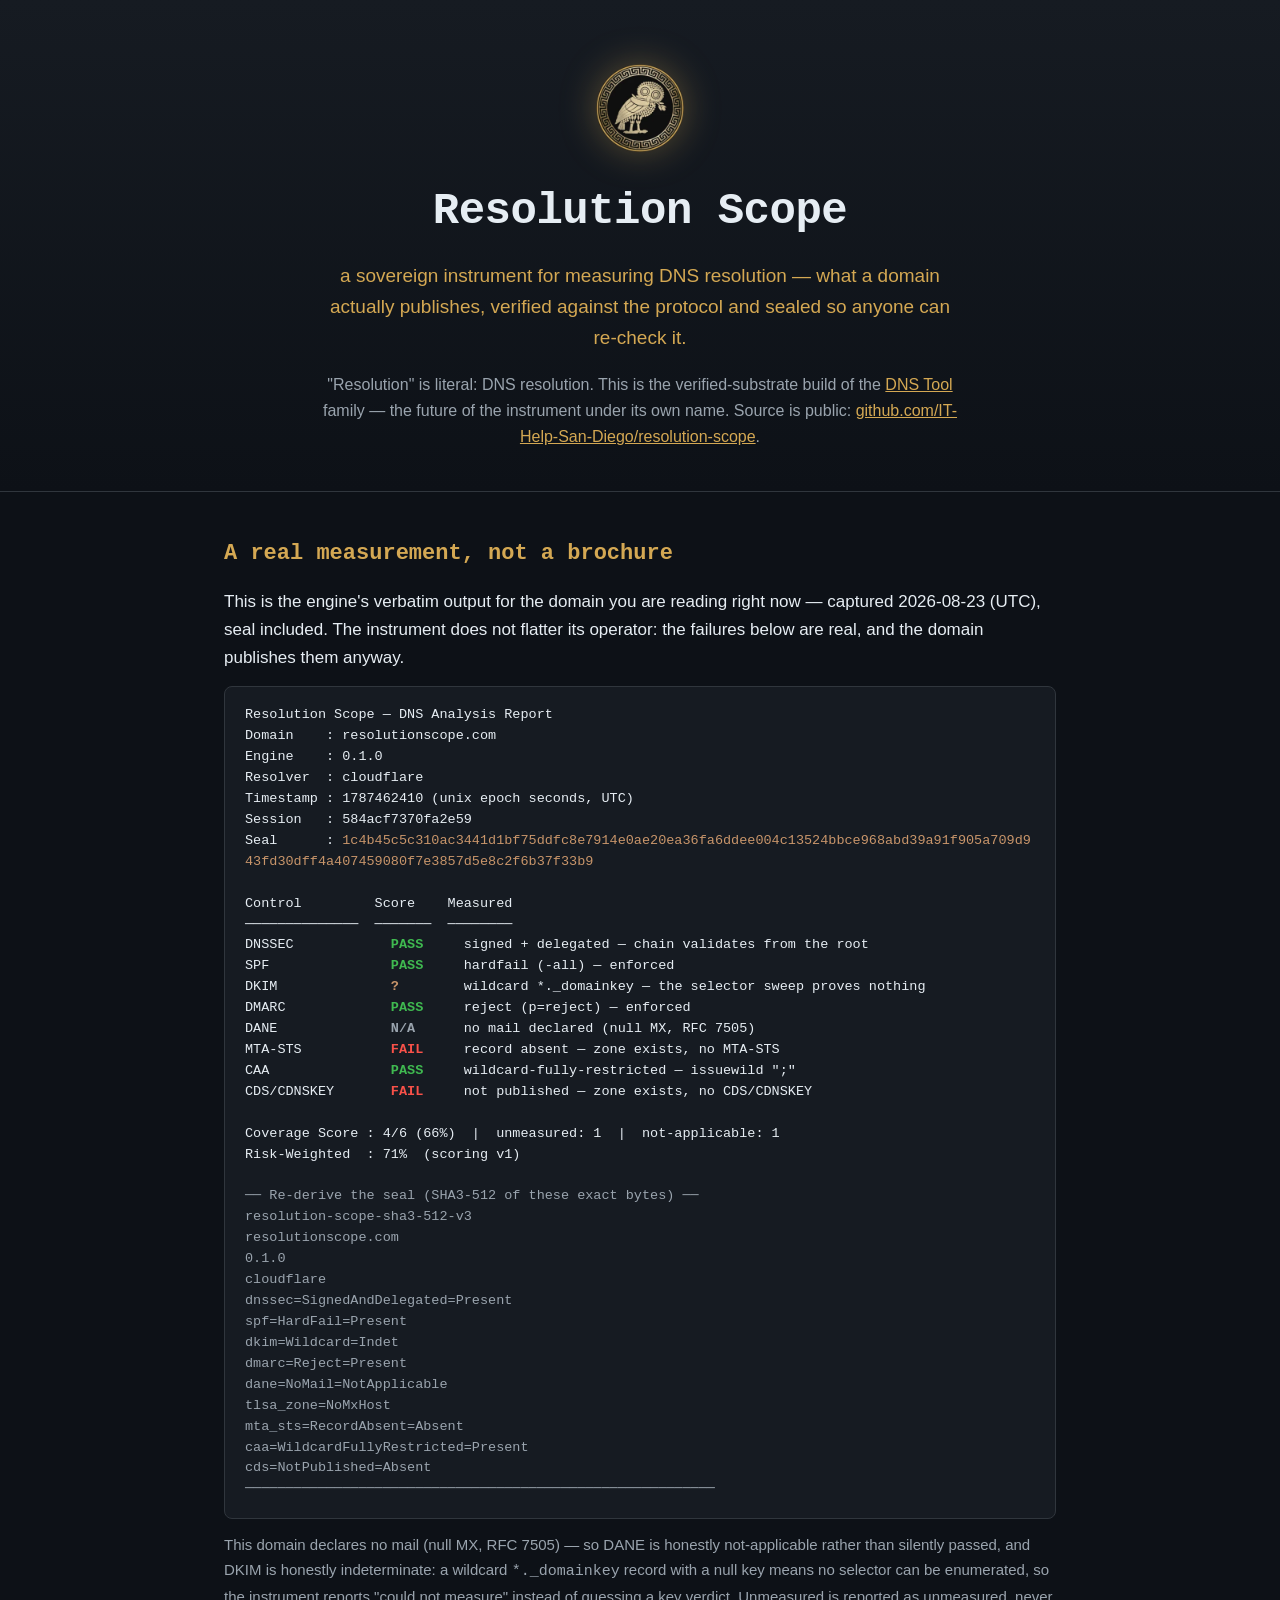
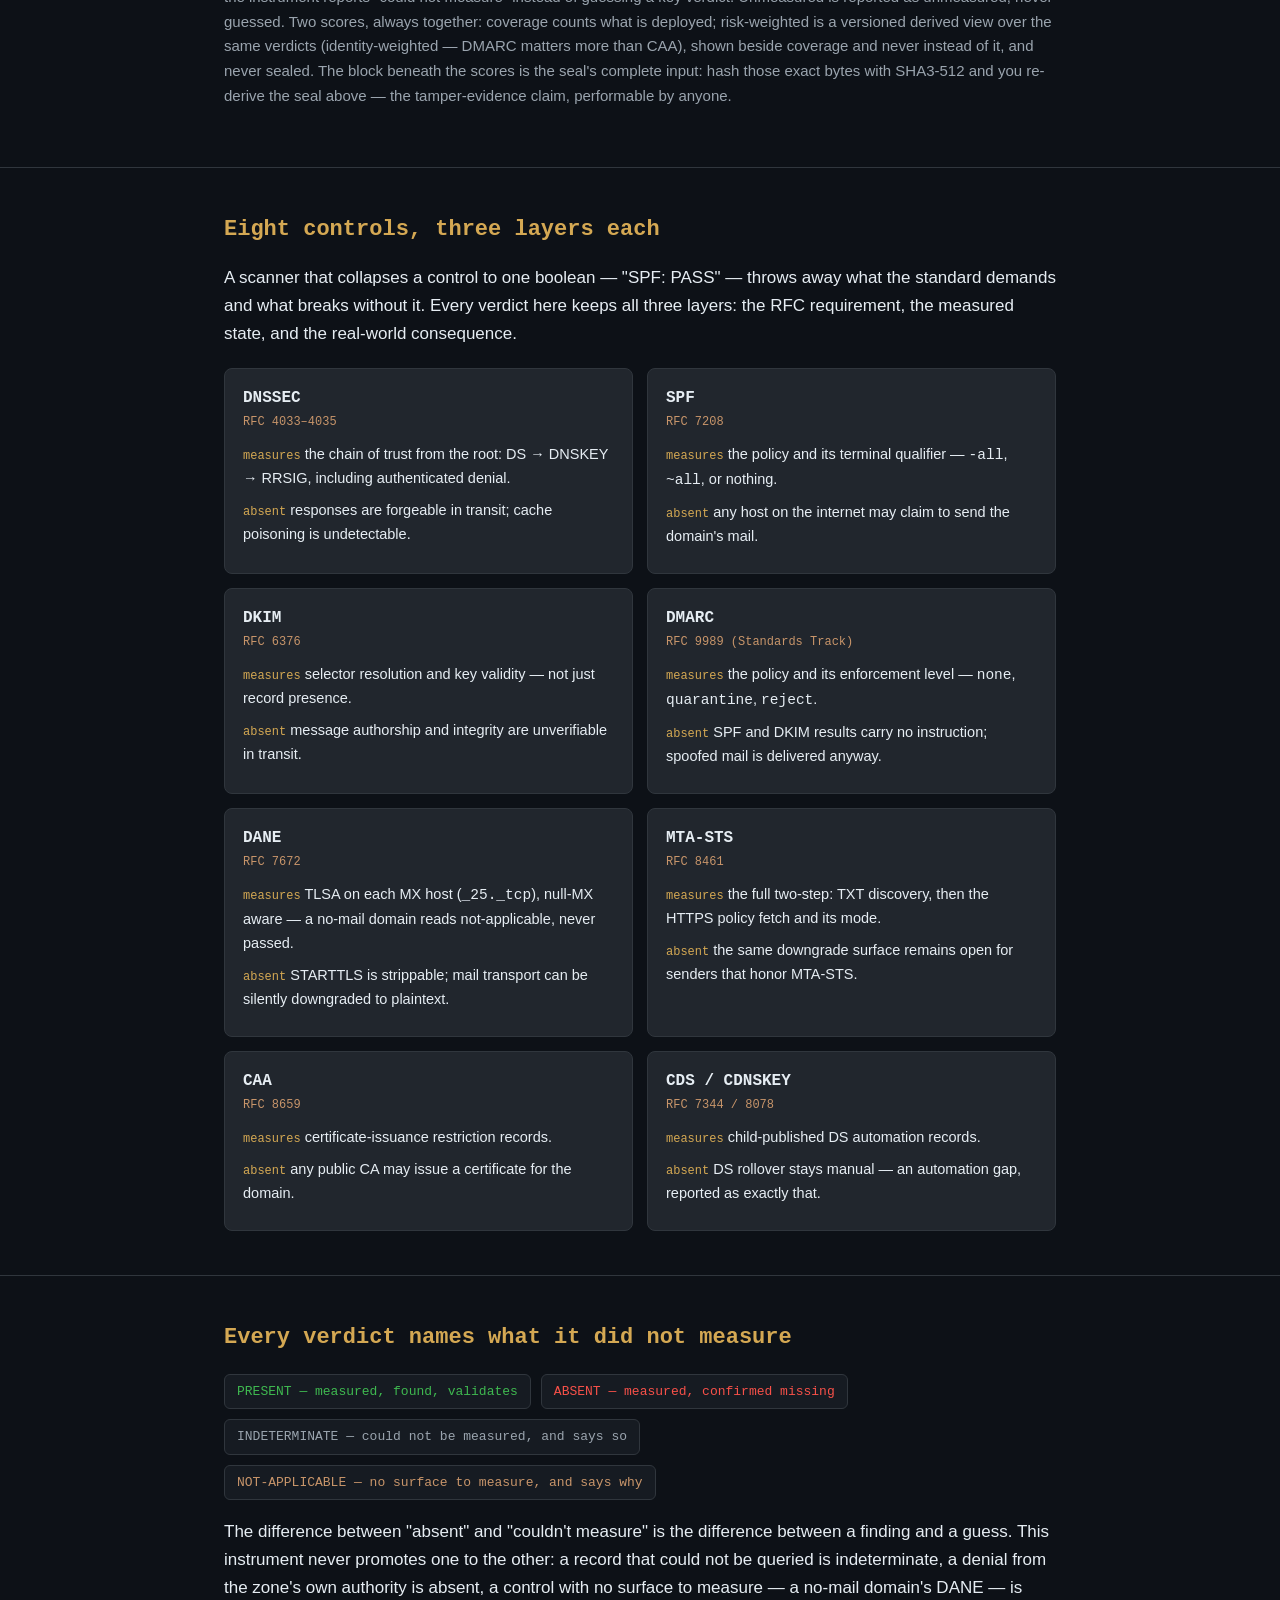
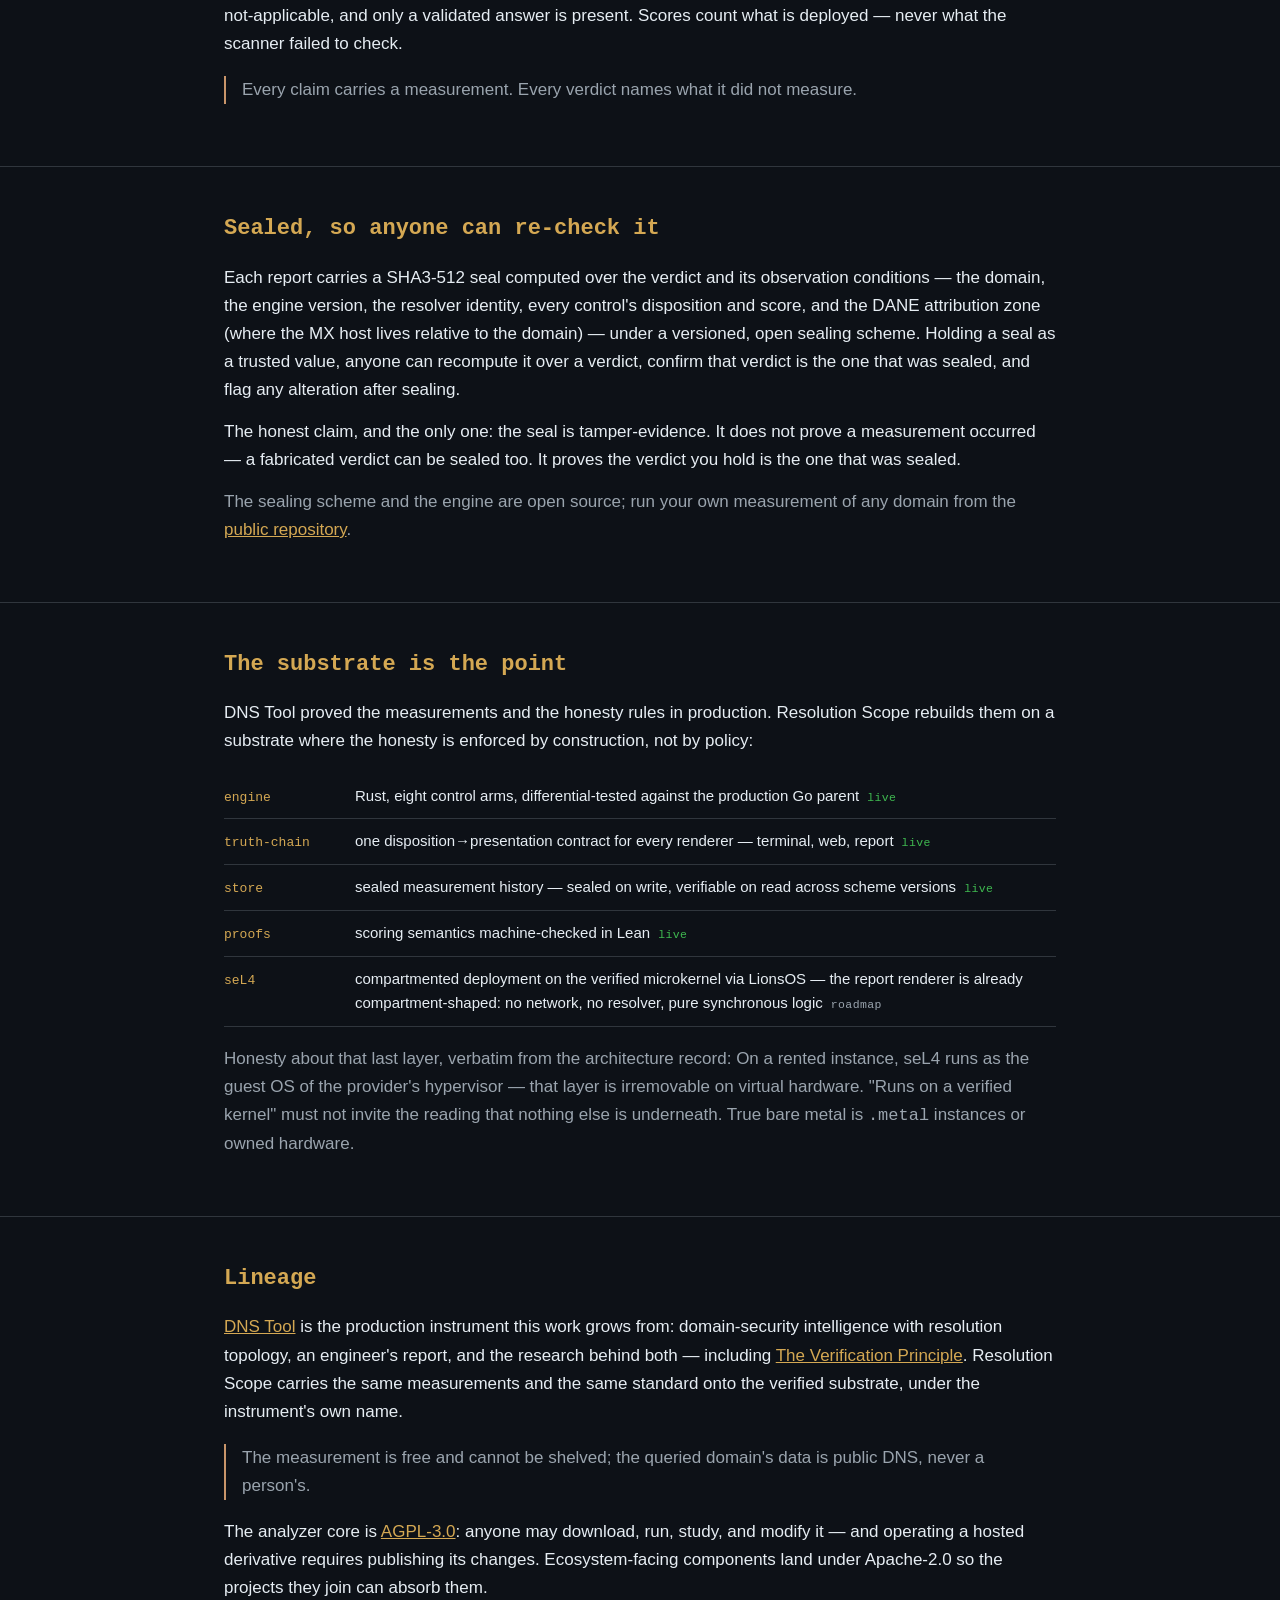
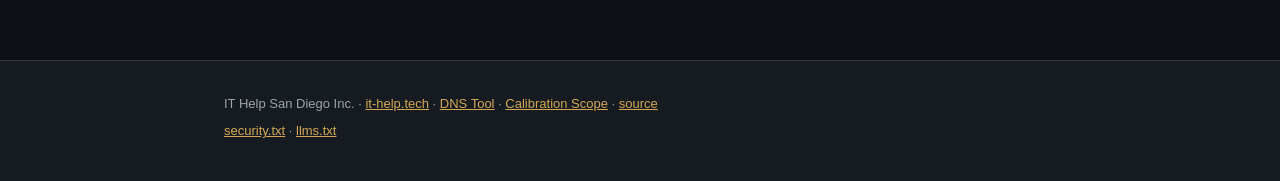
==== commit 939916c6: "site: specimen shows both scores — coverage 4/6, risk-weighted 71% (scoring v1) The report text chan" ====
--- a/site/index.html
+++ b/site/index.html
@@ -66,8 +66,8 @@
 Domain    : resolutionscope.com
 Engine    : 0.1.0
 Resolver  : cloudflare
-Timestamp : 1787458165 (unix epoch seconds, UTC)
-Session   : 1b0b7eceb885d41d
+Timestamp : 1787462410 (unix epoch seconds, UTC)
+Session   : 584acf7370fa2e59
 Seal      : <span class="seal">1c4b45c5c310ac3441d1bf75ddfc8e7914e0ae20ea36fa6ddee004c13524bbce968abd39a91f905a709d943fd30dff4a407459080f7e3857d5e8c2f6b37f33b9</span>
 
 Control         Score    Measured
@@ -81,7 +81,8 @@
 CAA               <span class="pass">PASS</span>     wildcard-fully-restricted — issuewild ";"
 CDS/CDNSKEY       <span class="fail">FAIL</span>     not published — zone exists, no CDS/CDNSKEY
 
-Score: 4/6 (66%)  |  unmeasured: 1  |  not-applicable: 1
+Coverage Score : 4/6 (66%)  |  unmeasured: 1  |  not-applicable: 1
+Risk-Weighted  : 71%  (scoring v1)
 
 <span class="rederive">── Re-derive the seal (SHA3-512 of these exact bytes) ──
 resolution-scope-sha3-512-v3
@@ -104,7 +105,10 @@
     <code>*._domainkey</code> record with a null key means no selector can be enumerated, so the
     instrument reports "could not measure" instead of guessing a key verdict. Unmeasured is reported
     as unmeasured, never guessed.
-    The block beneath the score is the seal's complete input: hash those exact bytes with SHA3-512
+    Two scores, always together: coverage counts what is deployed; risk-weighted is a versioned
+    derived view over the same verdicts (identity-weighted — DMARC matters more than CAA), shown
+    beside coverage and never instead of it, and never sealed.
+    The block beneath the scores is the seal's complete input: hash those exact bytes with SHA3-512
     and you re-derive the seal above — the tamper-evidence claim, performable by anyone.</p>
   </div>
 </section>
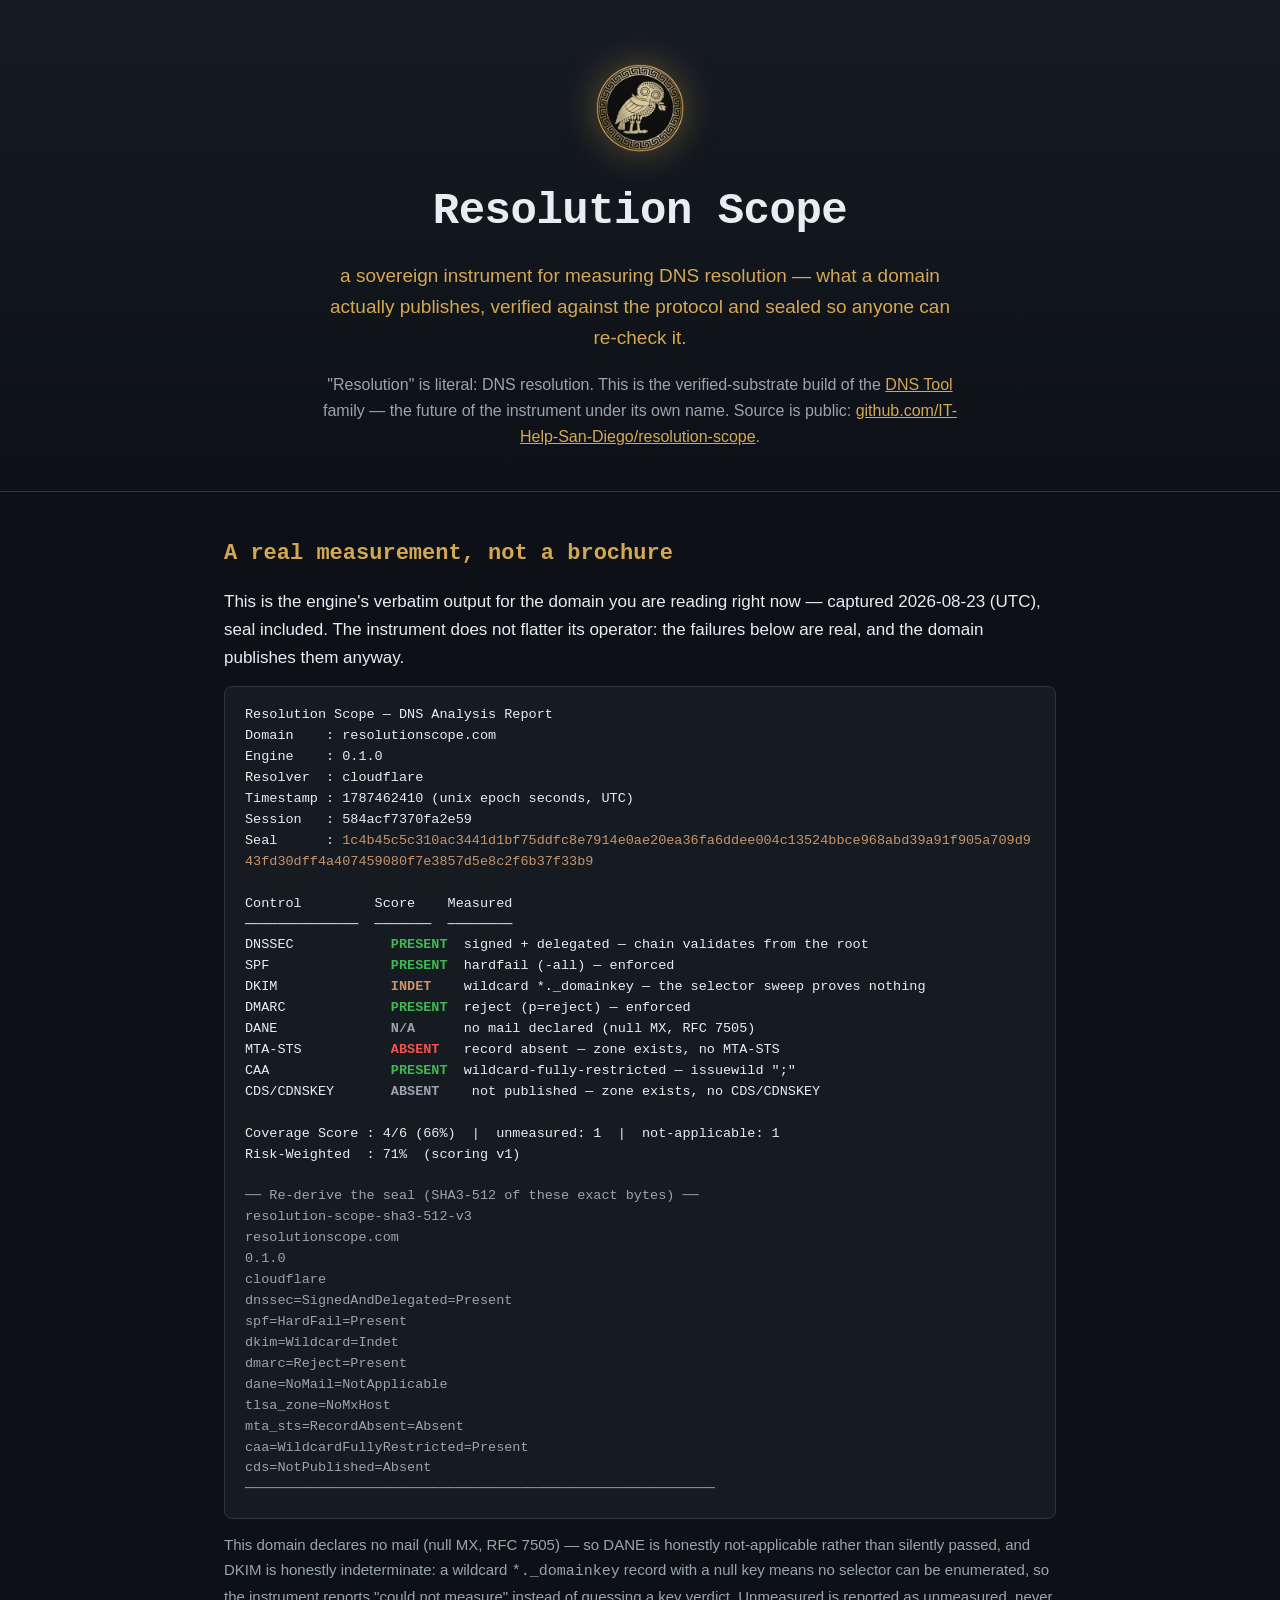
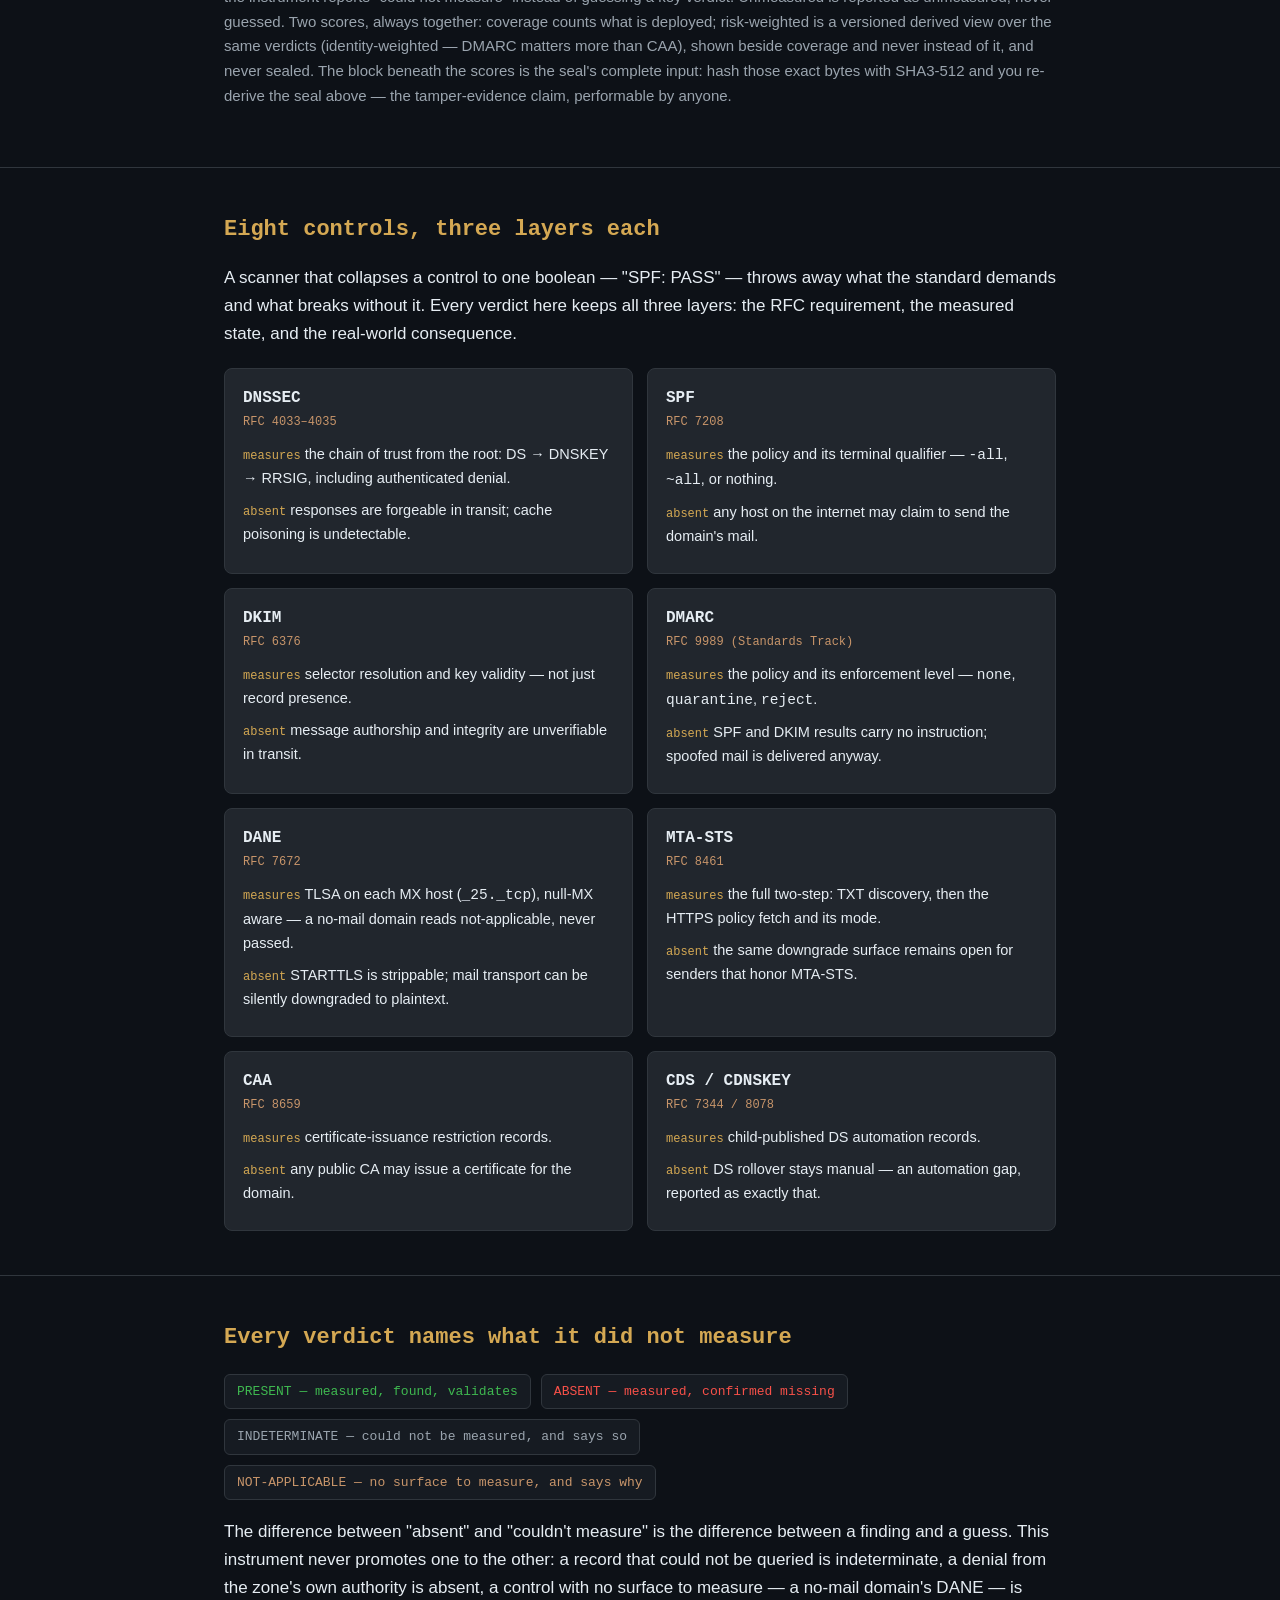
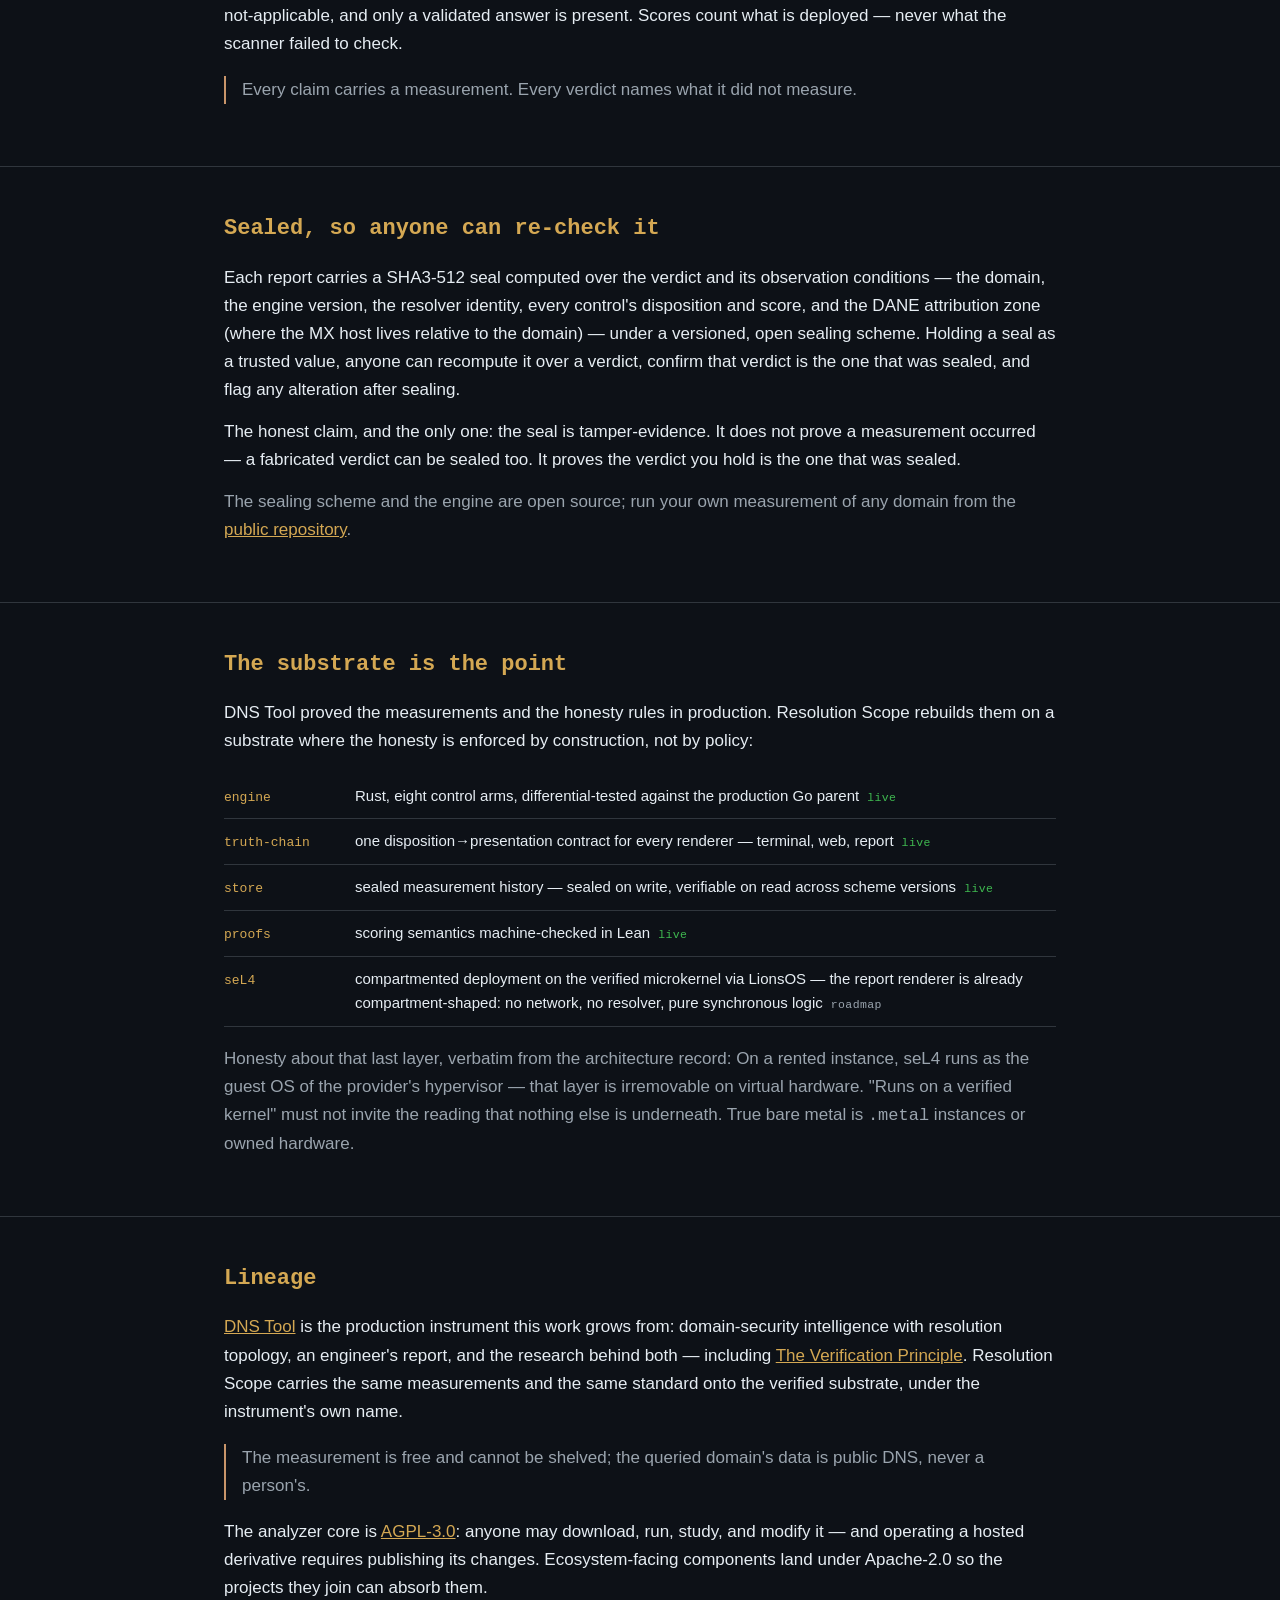
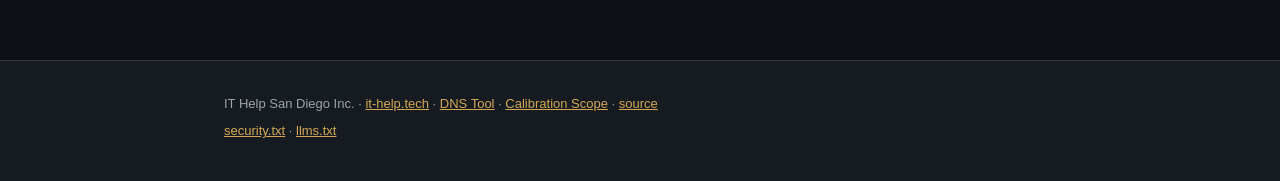
==== commit 7f7fc763: "feat(render): delete the PASS/FAIL translation — render the machine's own state word Carey's 08-22 r" ====
--- a/site/index.html
+++ b/site/index.html
@@ -72,14 +72,14 @@
 
 Control         Score    Measured
 ──────────────  ───────  ────────
-DNSSEC            <span class="pass">PASS</span>     signed + delegated — chain validates from the root
-SPF               <span class="pass">PASS</span>     hardfail (-all) — enforced
-DKIM              <span class="indet">?</span>        wildcard *._domainkey — the selector sweep proves nothing
-DMARC             <span class="pass">PASS</span>     reject (p=reject) — enforced
+DNSSEC            <span class="pass">PRESENT</span>  signed + delegated — chain validates from the root
+SPF               <span class="pass">PRESENT</span>  hardfail (-all) — enforced
+DKIM              <span class="indet">INDET</span>    wildcard *._domainkey — the selector sweep proves nothing
+DMARC             <span class="pass">PRESENT</span>  reject (p=reject) — enforced
 DANE              <span class="na">N/A</span>      no mail declared (null MX, RFC 7505)
-MTA-STS           <span class="fail">FAIL</span>     record absent — zone exists, no MTA-STS
-CAA               <span class="pass">PASS</span>     wildcard-fully-restricted — issuewild ";"
-CDS/CDNSKEY       <span class="fail">FAIL</span>     not published — zone exists, no CDS/CDNSKEY
+MTA-STS           <span class="fail">ABSENT</span>   record absent — zone exists, no MTA-STS
+CAA               <span class="pass">PRESENT</span>  wildcard-fully-restricted — issuewild ";"
+CDS/CDNSKEY       <span class="na">ABSENT</span>    not published — zone exists, no CDS/CDNSKEY
 
 Coverage Score : 4/6 (66%)  |  unmeasured: 1  |  not-applicable: 1
 Risk-Weighted  : 71%  (scoring v1)
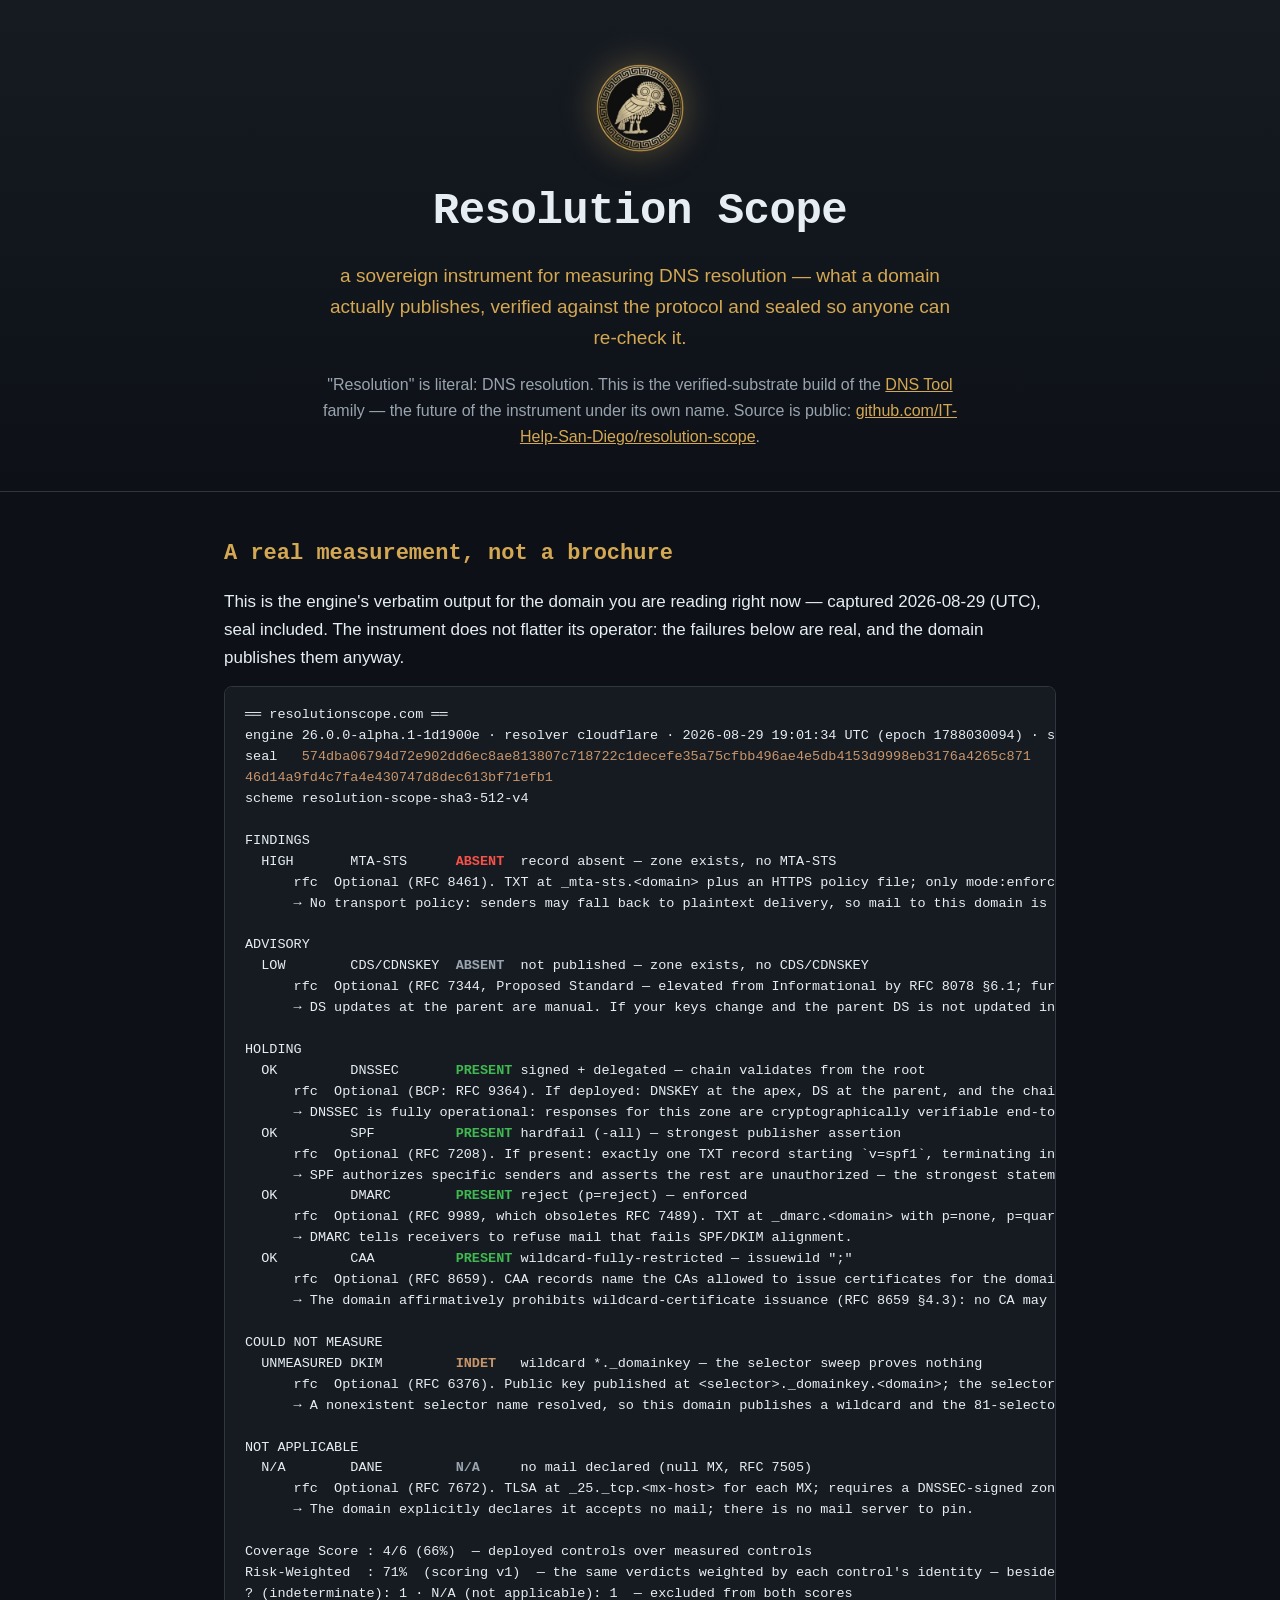
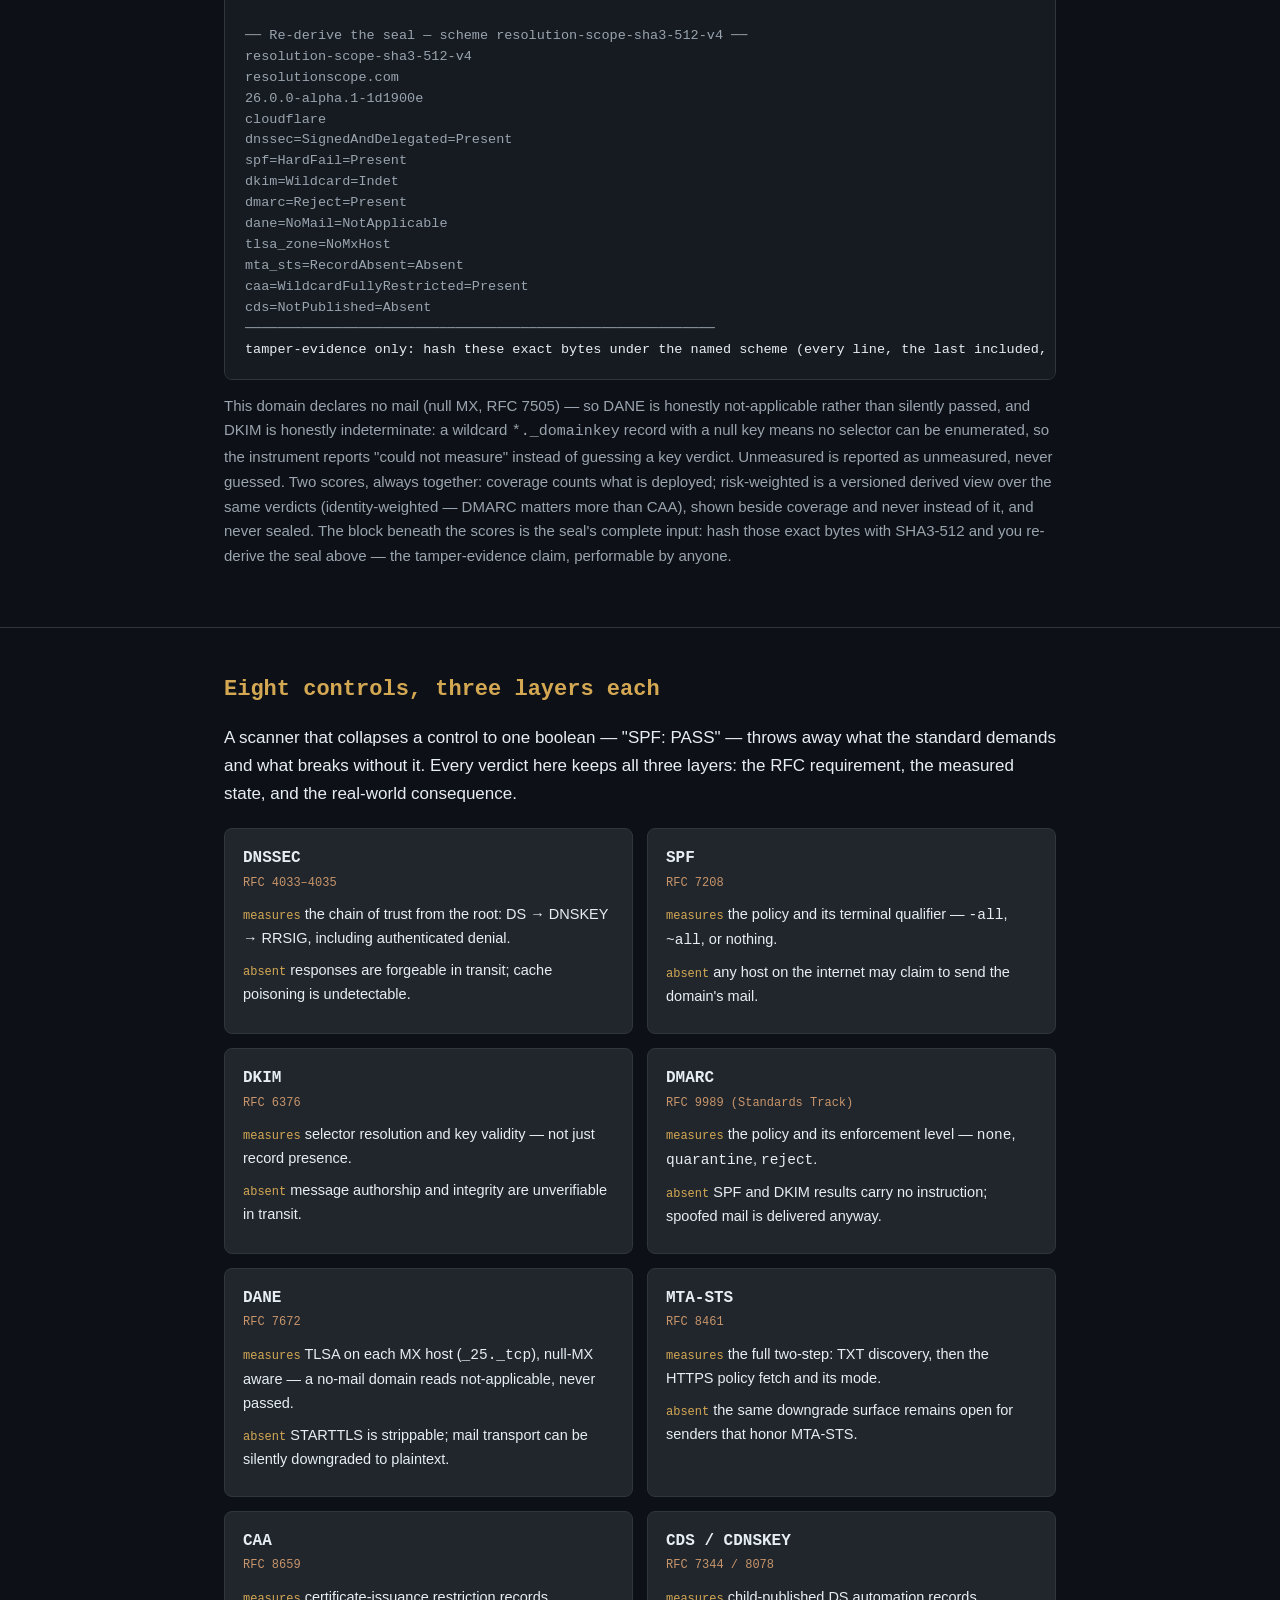
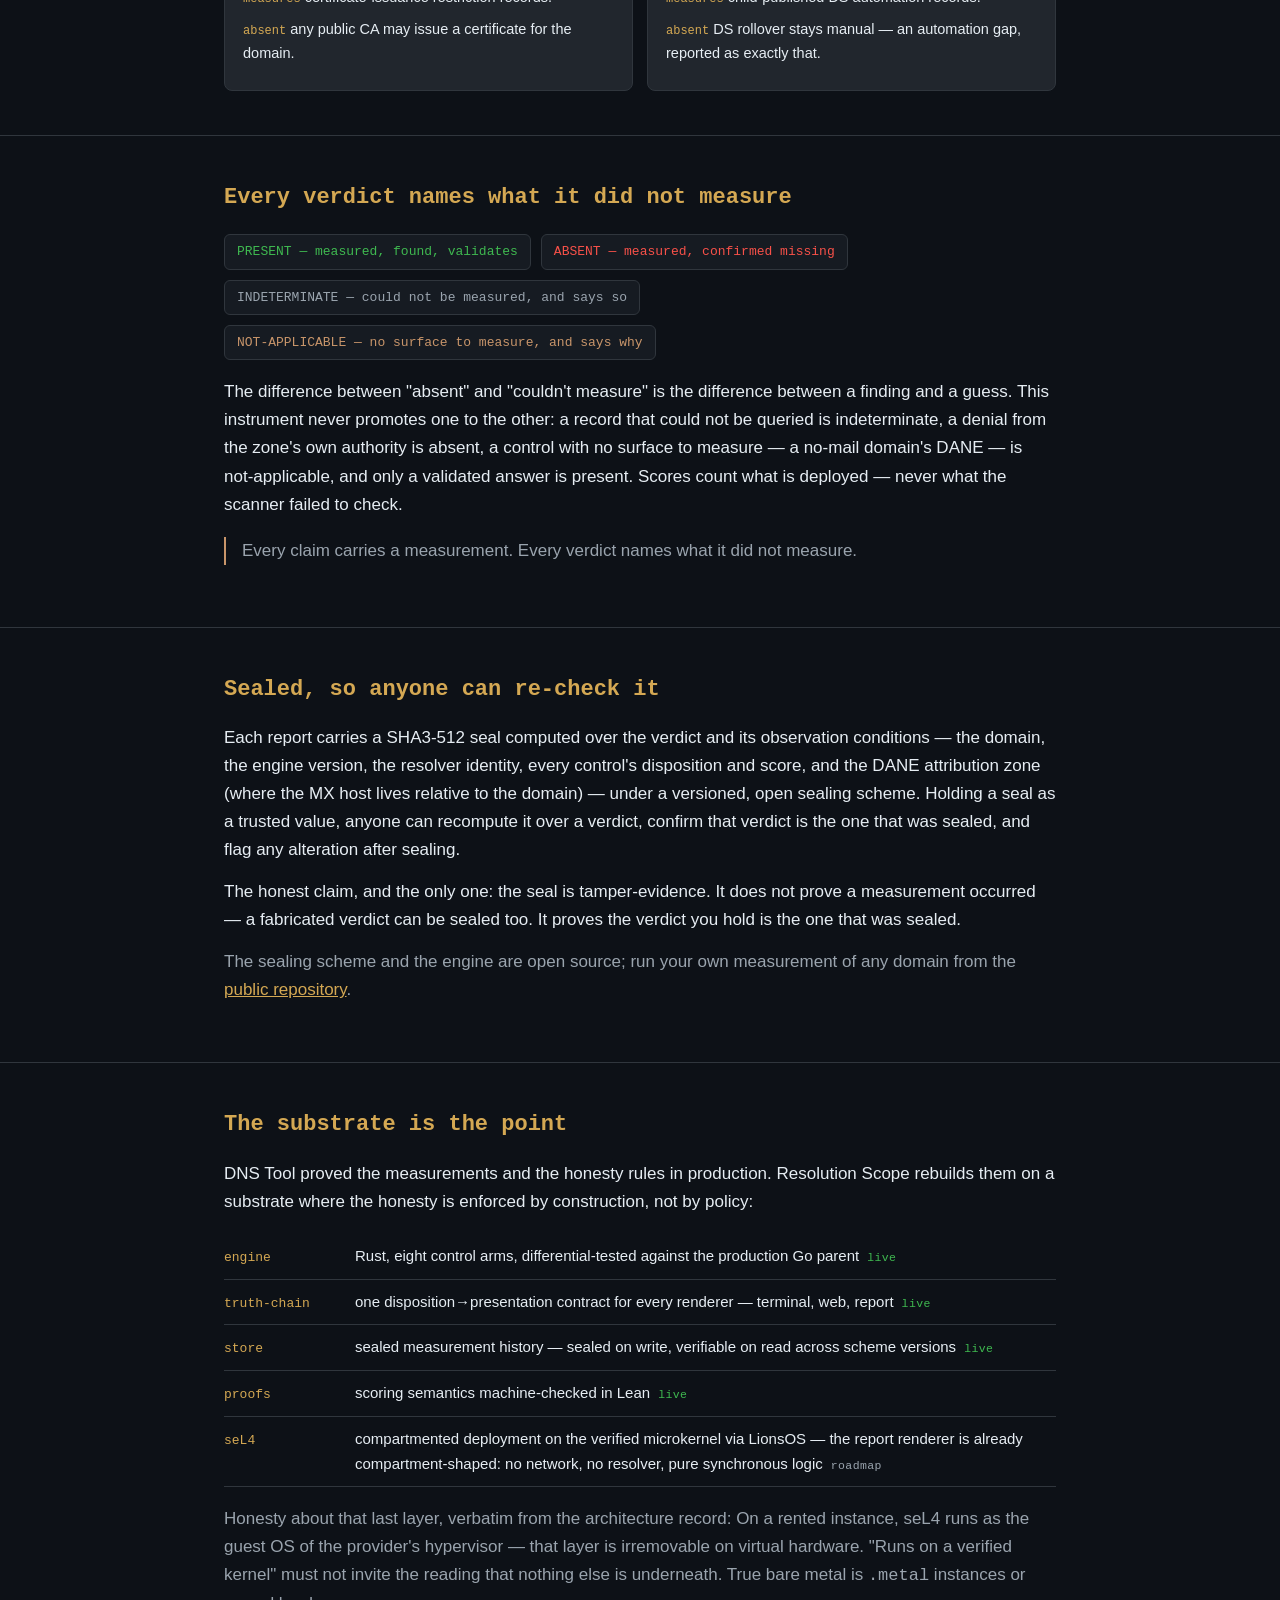
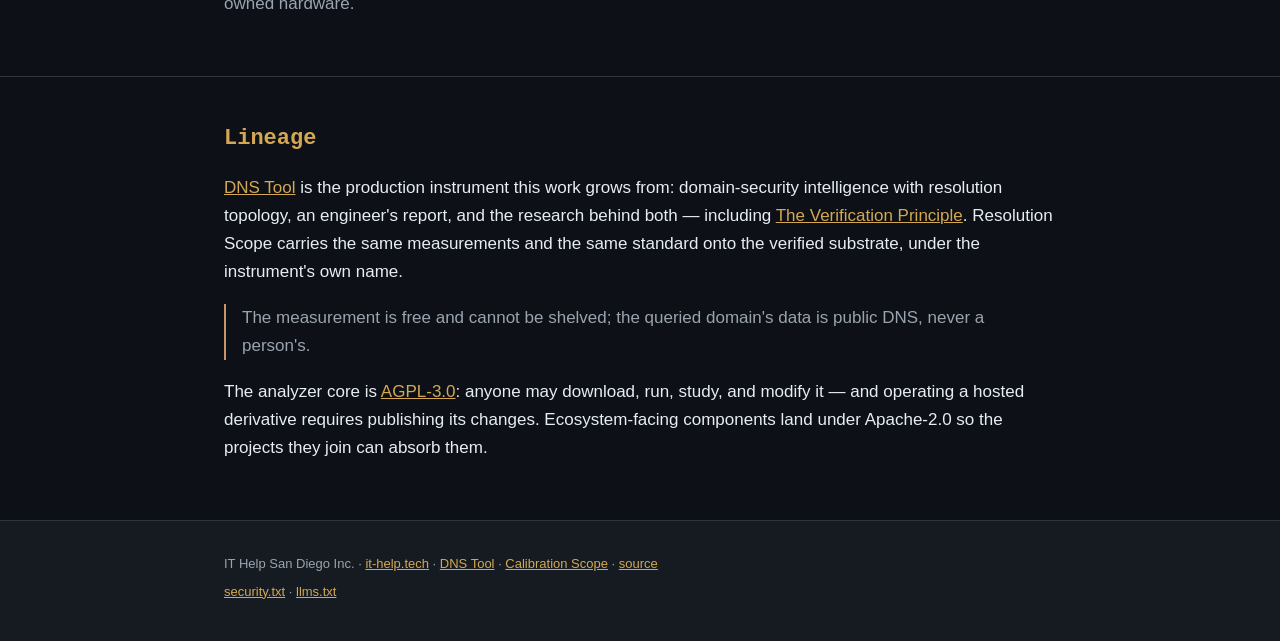
==== commit d2db8ac7: "site: recapture the specimen on today's engine — seal v4, full report format Live page carried the 2" ====
--- a/site/index.html
+++ b/site/index.html
@@ -59,35 +59,56 @@
   <div class="wrap">
     <h2>A real measurement, not a brochure</h2>
     <p>This is the engine's verbatim output for the domain you are reading right now — captured
-    2026-08-23 (UTC), seal included. The instrument does not flatter its operator: the failures below
+    2026-08-29 (UTC), seal included. The instrument does not flatter its operator: the failures below
     are real, and the domain publishes them anyway.</p>
     <div class="report-frame">
-<pre class="report">Resolution Scope — DNS Analysis Report
-Domain    : resolutionscope.com
-Engine    : 0.1.0
-Resolver  : cloudflare
-Timestamp : 1787462410 (unix epoch seconds, UTC)
-Session   : 584acf7370fa2e59
-Seal      : <span class="seal">1c4b45c5c310ac3441d1bf75ddfc8e7914e0ae20ea36fa6ddee004c13524bbce968abd39a91f905a709d943fd30dff4a407459080f7e3857d5e8c2f6b37f33b9</span>
-
-Control         Score    Measured
-──────────────  ───────  ────────
-DNSSEC            <span class="pass">PRESENT</span>  signed + delegated — chain validates from the root
-SPF               <span class="pass">PRESENT</span>  hardfail (-all) — enforced
-DKIM              <span class="indet">INDET</span>    wildcard *._domainkey — the selector sweep proves nothing
-DMARC             <span class="pass">PRESENT</span>  reject (p=reject) — enforced
-DANE              <span class="na">N/A</span>      no mail declared (null MX, RFC 7505)
-MTA-STS           <span class="fail">ABSENT</span>   record absent — zone exists, no MTA-STS
-CAA               <span class="pass">PRESENT</span>  wildcard-fully-restricted — issuewild ";"
-CDS/CDNSKEY       <span class="na">ABSENT</span>    not published — zone exists, no CDS/CDNSKEY
-
-Coverage Score : 4/6 (66%)  |  unmeasured: 1  |  not-applicable: 1
-Risk-Weighted  : 71%  (scoring v1)
-
-<span class="rederive">── Re-derive the seal (SHA3-512 of these exact bytes) ──
-resolution-scope-sha3-512-v3
+<pre class="report">══ resolutionscope.com ══
+engine 26.0.0-alpha.1-1d1900e · resolver cloudflare · 2026-08-29 19:01:34 UTC (epoch 1788030094) · session a3f49f8280c18aed
+seal   <span class="seal">574dba06794d72e902dd6ec8ae813807c718722c1decefe35a75cfbb496ae4e5db4153d9998eb3176a4265c87146d14a9fd4c7fa4e430747d8dec613bf71efb1</span>
+scheme resolution-scope-sha3-512-v4
+
+FINDINGS
+  HIGH       MTA-STS      <span class="fail">ABSENT</span>  record absent — zone exists, no MTA-STS
+      rfc  Optional (RFC 8461). TXT at _mta-sts.&lt;domain&gt; plus an HTTPS policy file; only mode:enforce enforces — testing and none do not.
+      → No transport policy: senders may fall back to plaintext delivery, so mail to this domain is exposed to STARTTLS stripping. Publish an MTA-STS policy (or deploy DANE).
+
+ADVISORY
+  LOW        CDS/CDNSKEY  <span class="na">ABSENT</span>  not published — zone exists, no CDS/CDNSKEY
+      rfc  Optional (RFC 7344, Proposed Standard — elevated from Informational by RFC 8078 §6.1; further updated by RFC 9615/9975). CDS/CDNSKEY at the apex signal automated DS maintenance to the parent zone; the parent MAY act on it but is not normatively required to (§6 SHOULD, not MUST).
+      → DS updates at the parent are manual. If your keys change and the parent DS is not updated in step, the domain stops resolving (SERVFAIL) for every validating resolver until it is fixed. Publishing CDS/CDNSKEY lets a supporting parent maintain the DS automatically. This is an availability control: it protects you from your own key changes, not from an attacker. Remediation: publish CDS and CDNSKEY records matching your DS at your DNS operator; if your operator provides no way to create them, the remediation is procedural — write the registrar DS step into your key-change runbook.
+
+HOLDING
+  OK         DNSSEC       <span class="pass">PRESENT</span> signed + delegated — chain validates from the root
+      rfc  Optional (BCP: RFC 9364). If deployed: DNSKEY at the apex, DS at the parent, and the chain must validate from the root.
+      → DNSSEC is fully operational: responses for this zone are cryptographically verifiable end-to-end.
+  OK         SPF          <span class="pass">PRESENT</span> hardfail (-all) — strongest publisher assertion
+      rfc  Optional (RFC 7208). If present: exactly one TXT record starting `v=spf1`, terminating in `-all` (enforce) or `~all` (softfail).
+      → SPF authorizes specific senders and asserts the rest are unauthorized — the strongest statement the record can make. RFC 9989 §7.1 names a trade: because SPF runs early in the SMTP transaction, -all can cause rejection before DMARC is consulted, so mail that would have passed via an aligned DKIM signature may be refused — and those rejections never reach the DATA phase, so they never appear in your aggregate reports.
+  OK         DMARC        <span class="pass">PRESENT</span> reject (p=reject) — enforced
+      rfc  Optional (RFC 9989, which obsoletes RFC 7489). TXT at _dmarc.&lt;domain&gt; with p=none, p=quarantine, or p=reject; only quarantine and reject enforce.
+      → DMARC tells receivers to refuse mail that fails SPF/DKIM alignment.
+  OK         CAA          <span class="pass">PRESENT</span> wildcard-fully-restricted — issuewild ";"
+      rfc  Optional (RFC 8659). CAA records name the CAs allowed to issue certificates for the domain; CAs are required to honor them.
+      → The domain affirmatively prohibits wildcard-certificate issuance (RFC 8659 §4.3): no CA may issue for *.example. This is stricter than a named-CA restriction.
+
+COULD NOT MEASURE
+  UNMEASURED DKIM         <span class="indet">INDET</span>   wildcard *._domainkey — the selector sweep proves nothing
+      rfc  Optional (RFC 6376). Public key published at &lt;selector&gt;._domainkey.&lt;domain&gt;; the selector is advertised only in outbound mail (DKIM-Signature `s=` tag), not in the zone.
+      → A nonexistent selector name resolved, so this domain publishes a wildcard and the 81-selector sweep is not probative — every probe "resolves" against it. Provide your actual selector (the s= tag in any outbound DKIM-Signature header) to measure DKIM definitively.
+
+NOT APPLICABLE
+  N/A        DANE         <span class="na">N/A</span>     no mail declared (null MX, RFC 7505)
+      rfc  Optional (RFC 7672). TLSA at _25._tcp.&lt;mx-host&gt; for each MX; requires a DNSSEC-signed zone (§1.3.2) to mean anything.
+      → The domain explicitly declares it accepts no mail; there is no mail server to pin.
+
+Coverage Score : 4/6 (66%)  — deployed controls over measured controls
+Risk-Weighted  : 71%  (scoring v1)  — the same verdicts weighted by each control's identity — beside Coverage, never instead of it, never sealed
+? (indeterminate): 1 · N/A (not applicable): 1  — excluded from both scores
+
+<span class="rederive">── Re-derive the seal — scheme resolution-scope-sha3-512-v4 ──
+resolution-scope-sha3-512-v4
 resolutionscope.com
-0.1.0
+26.0.0-alpha.1-1d1900e
 cloudflare
 dnssec=SignedAndDelegated=Present
 spf=HardFail=Present
@@ -98,7 +119,8 @@
 mta_sts=RecordAbsent=Absent
 caa=WildcardFullyRestricted=Present
 cds=NotPublished=Absent
-──────────────────────────────────────────────────────────</span></pre>
+──────────────────────────────────────────────────────────</span>
+tamper-evidence only: hash these exact bytes under the named scheme (every line, the last included, ends in a newline) and you re-derive the seal — it proves the verdict you hold is the one that was sealed, nothing more</pre>
     </div>
     <p class="specimen-note">This domain declares no mail (null MX, RFC 7505) — so DANE is honestly
     not-applicable rather than silently passed, and DKIM is honestly indeterminate: a wildcard
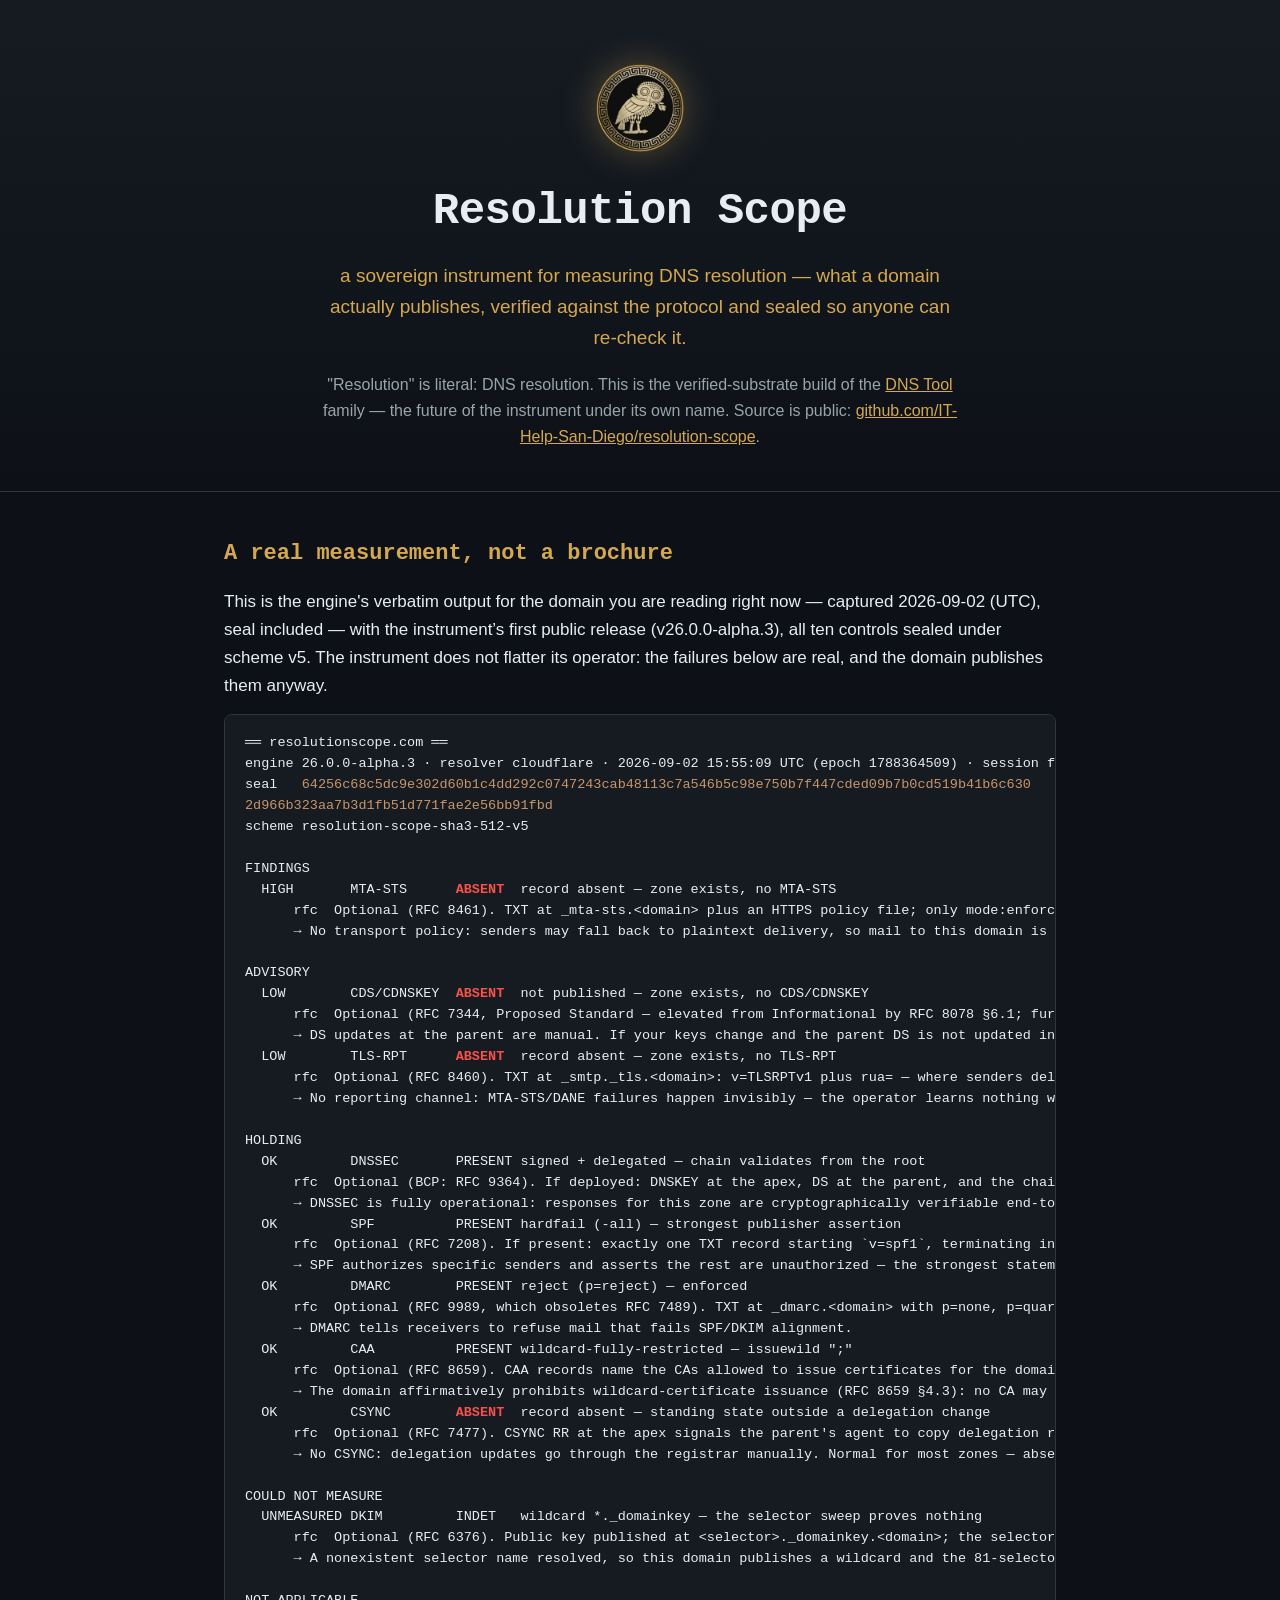
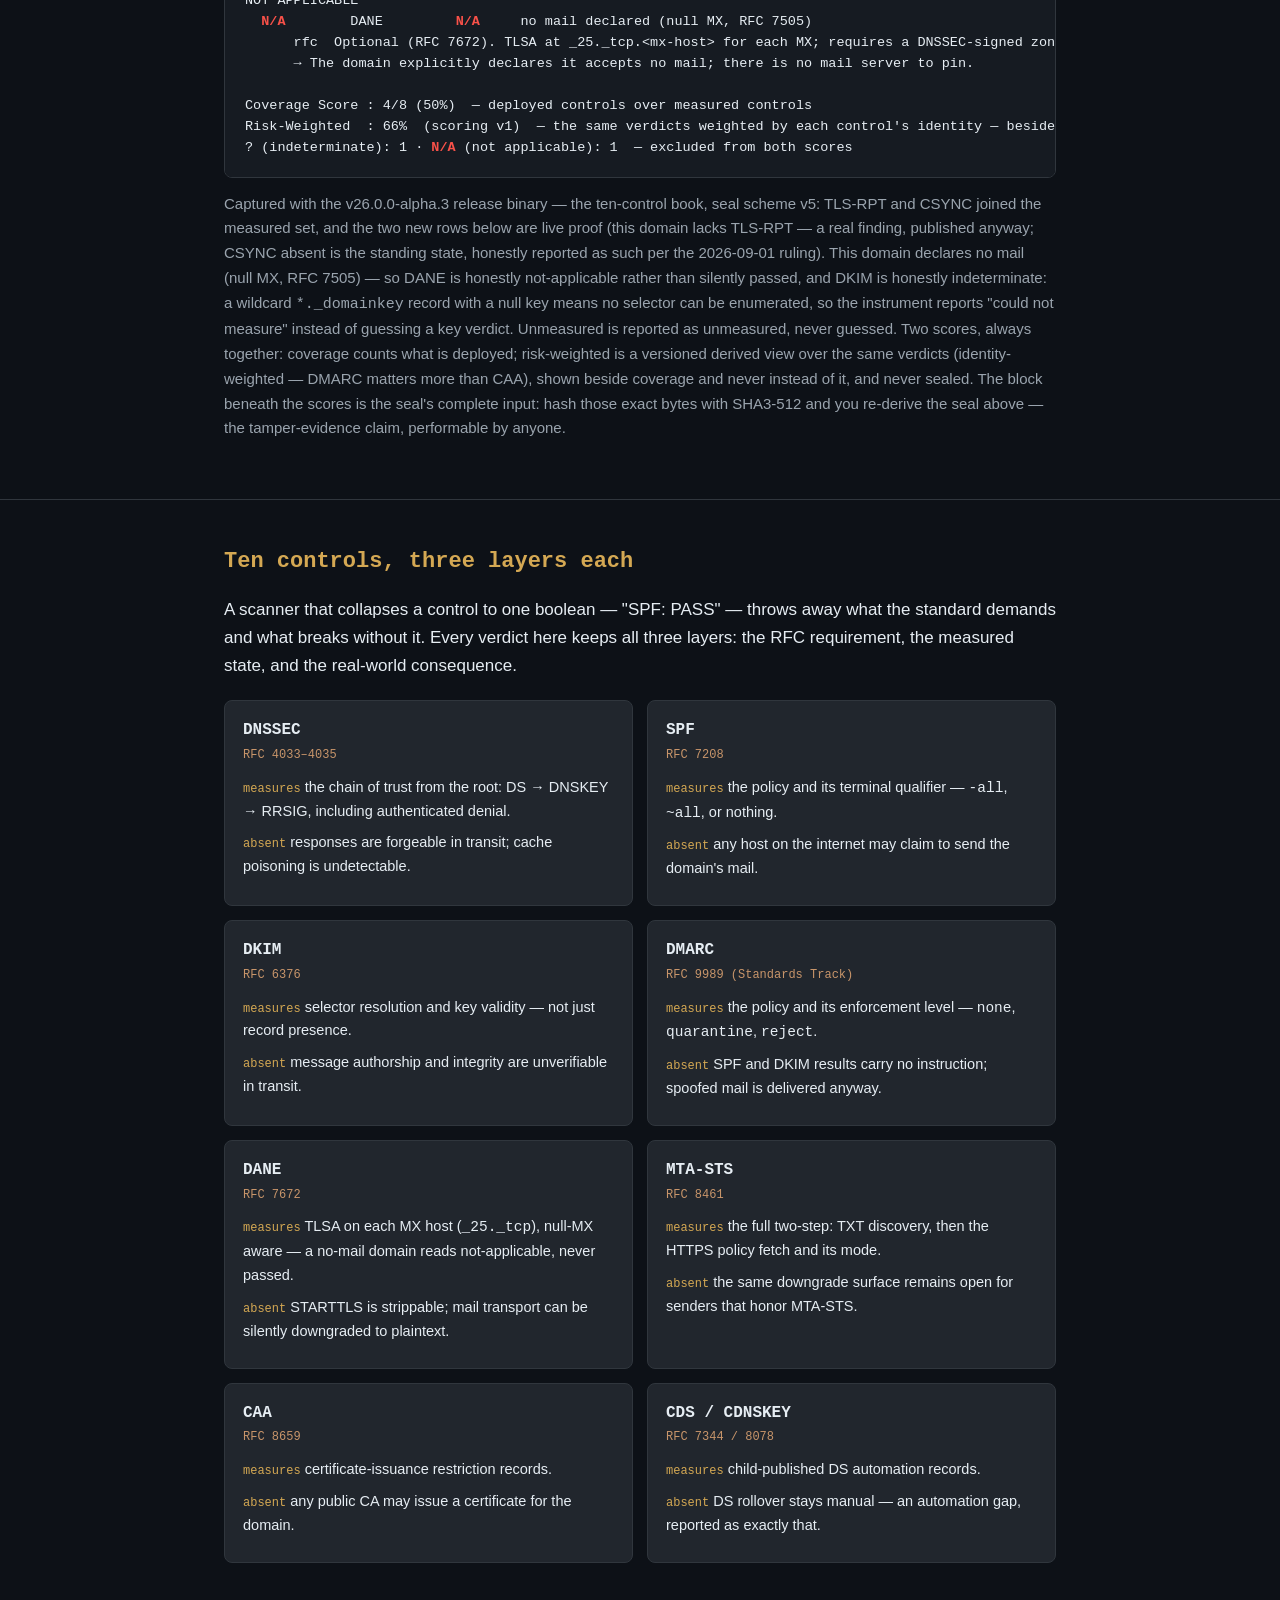
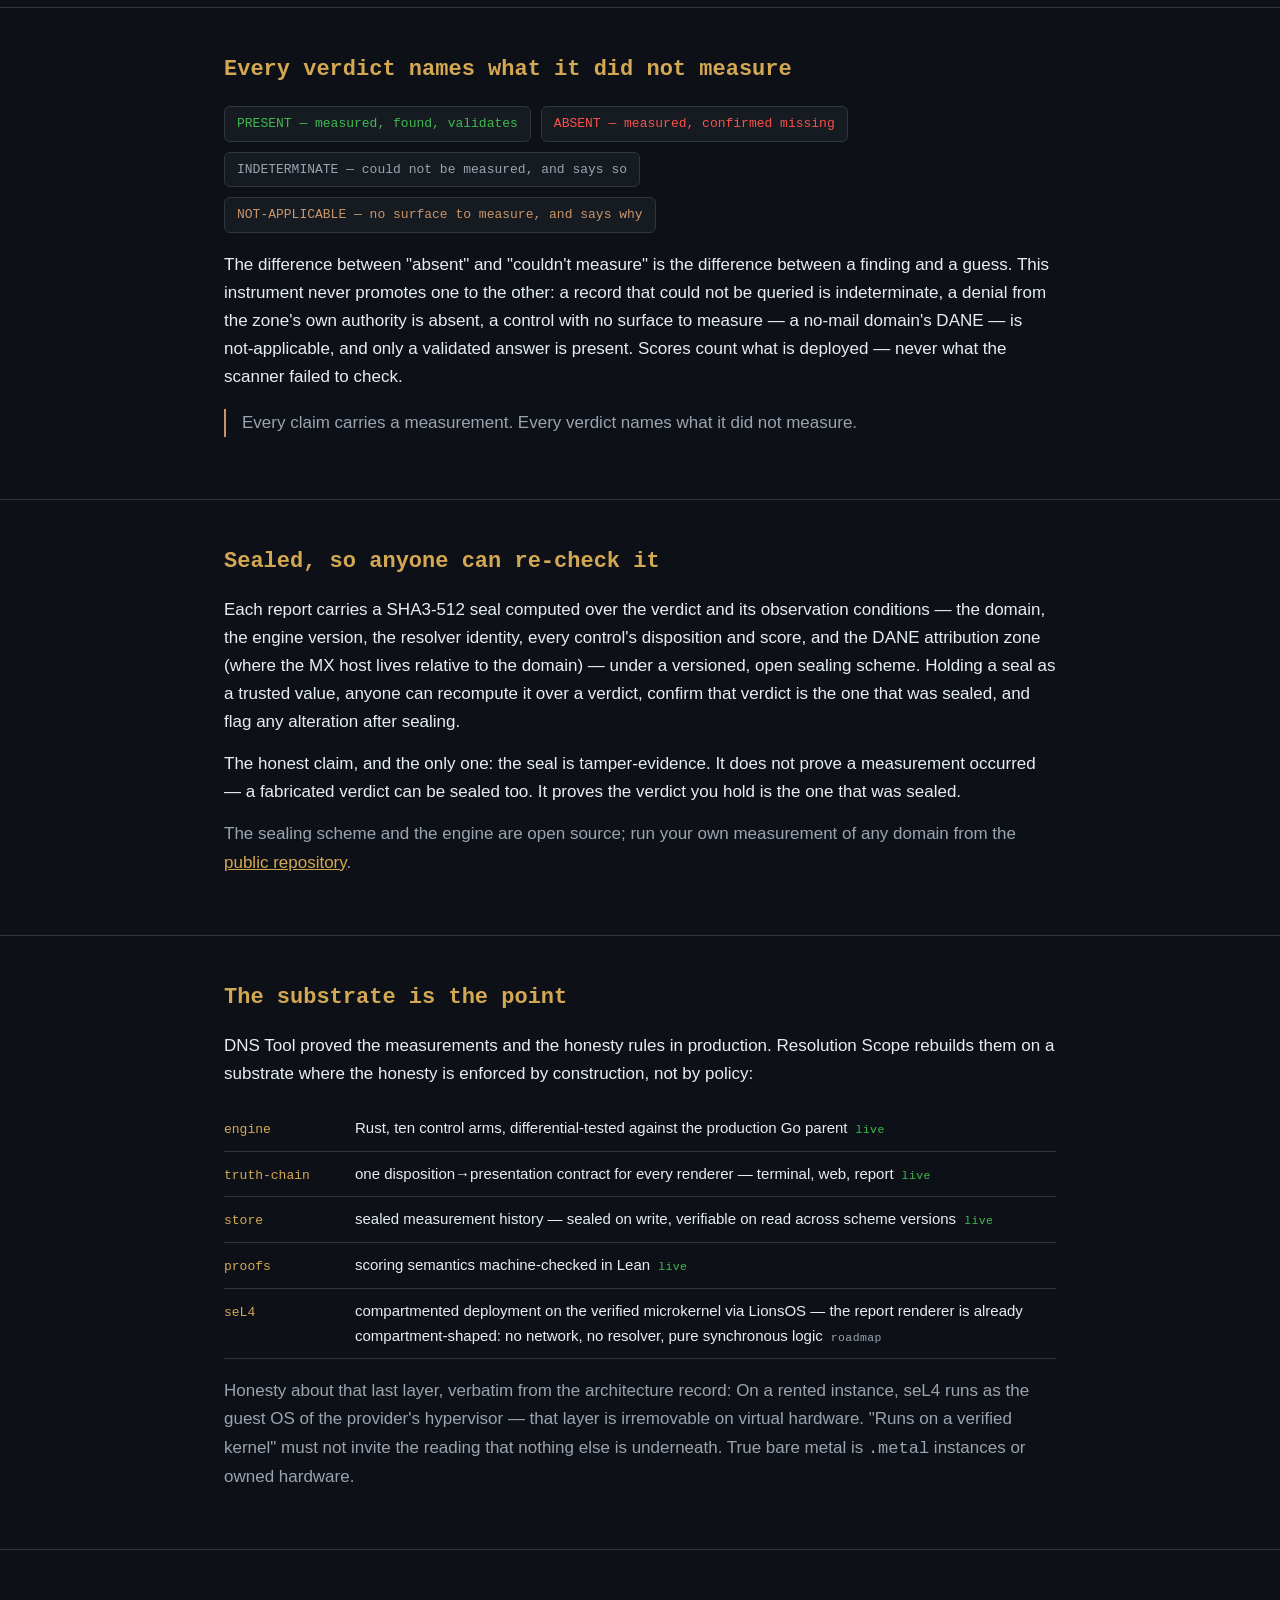
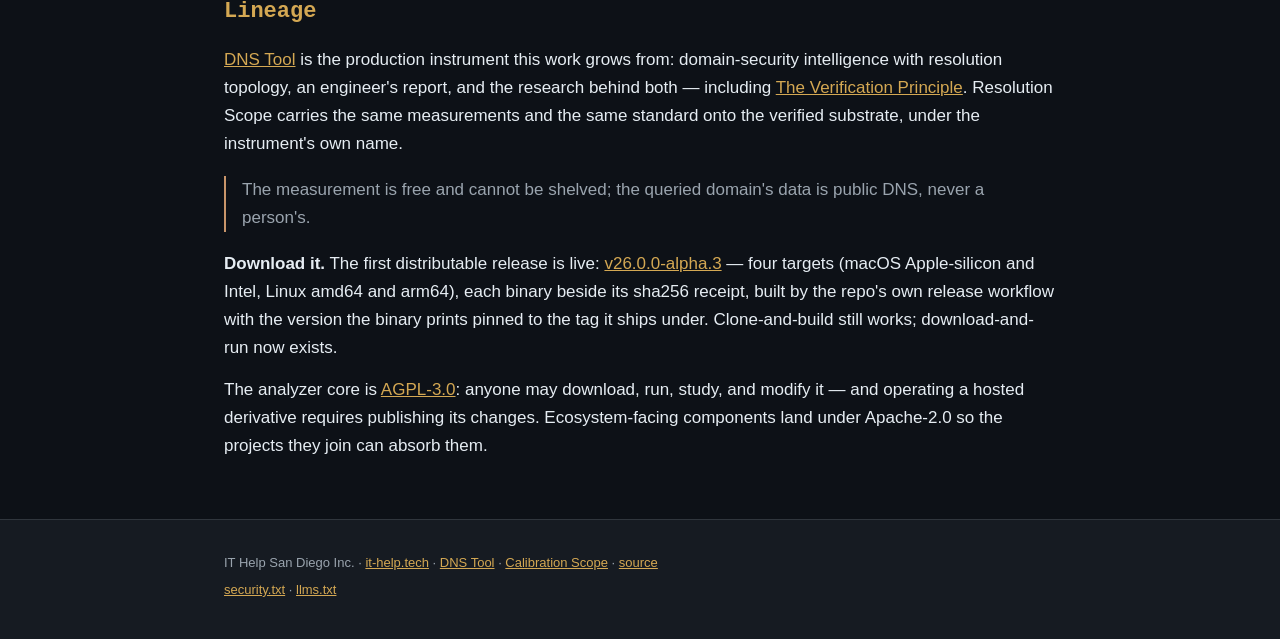
==== commit 1a49ac59: "site+docs: the ten-control v5 book, the first release, and a fresh specimen Public surfaces now matc" ====
--- a/site/index.html
+++ b/site/index.html
@@ -12,7 +12,7 @@
 <meta property="og:type" content="website">
 <meta property="og:site_name" content="Resolution Scope">
 <meta property="og:title" content="Resolution Scope — a DNS resolution instrument">
-<meta property="og:description" content="Eight controls, one truth-chain, SHA3-512-sealed verdicts. What a domain actually publishes, verified against the protocol and sealed so anyone can re-check it.">
+<meta property="og:description" content="Ten controls, one truth-chain, SHA3-512-sealed verdicts. What a domain actually publishes, verified against the protocol and sealed so anyone can re-check it.">
 <meta property="og:url" content="https://resolutionscope.com/">
 <meta property="og:image" content="https://resolutionscope.com/assets/og-card.png">
 <meta property="og:image:width" content="1200">
@@ -30,7 +30,7 @@
   "applicationCategory": "SecurityApplication",
   "operatingSystem": "Linux, macOS",
   "url": "https://resolutionscope.com/",
-  "description": "A sovereign instrument for measuring DNS resolution: eight controls, one truth-chain, SHA3-512-sealed verdicts that anyone can re-derive.",
+  "description": "A sovereign instrument for measuring DNS resolution: ten controls, one truth-chain, SHA3-512-sealed verdicts that anyone can re-derive.",
   "license": "https://www.gnu.org/licenses/agpl-3.0.html",
   "publisher": {
     "@type": "Organization",
@@ -59,13 +59,13 @@
   <div class="wrap">
     <h2>A real measurement, not a brochure</h2>
     <p>This is the engine's verbatim output for the domain you are reading right now — captured
-    2026-08-29 (UTC), seal included. The instrument does not flatter its operator: the failures below
+    2026-09-02 (UTC), seal included — with the instrument’s first public release (v26.0.0-alpha.3), all ten controls sealed under scheme v5. The instrument does not flatter its operator: the failures below
     are real, and the domain publishes them anyway.</p>
     <div class="report-frame">
 <pre class="report">══ resolutionscope.com ══
-engine 26.0.0-alpha.1-1d1900e · resolver cloudflare · 2026-08-29 19:01:34 UTC (epoch 1788030094) · session a3f49f8280c18aed
-seal   <span class="seal">574dba06794d72e902dd6ec8ae813807c718722c1decefe35a75cfbb496ae4e5db4153d9998eb3176a4265c87146d14a9fd4c7fa4e430747d8dec613bf71efb1</span>
-scheme resolution-scope-sha3-512-v4
+engine 26.0.0-alpha.3 · resolver cloudflare · 2026-09-02 15:55:09 UTC (epoch 1788364509) · session f2b3fc09c38592a0
+seal   <span class="seal">64256c68c5dc9e302d60b1c4dd292c0747243cab48113c7a546b5c98e750b7f447cded09b7b0cd519b41b6c6302d966b323aa7b3d1fb51d771fae2e56bb91fbd</span>
+scheme resolution-scope-sha3-512-v5
 
 FINDINGS
   HIGH       MTA-STS      <span class="fail">ABSENT</span>  record absent — zone exists, no MTA-STS
@@ -73,56 +73,49 @@
       → No transport policy: senders may fall back to plaintext delivery, so mail to this domain is exposed to STARTTLS stripping. Publish an MTA-STS policy (or deploy DANE).
 
 ADVISORY
-  LOW        CDS/CDNSKEY  <span class="na">ABSENT</span>  not published — zone exists, no CDS/CDNSKEY
+  LOW        CDS/CDNSKEY  <span class="fail">ABSENT</span>  not published — zone exists, no CDS/CDNSKEY
       rfc  Optional (RFC 7344, Proposed Standard — elevated from Informational by RFC 8078 §6.1; further updated by RFC 9615/9975). CDS/CDNSKEY at the apex signal automated DS maintenance to the parent zone; the parent MAY act on it but is not normatively required to (§6 SHOULD, not MUST).
       → DS updates at the parent are manual. If your keys change and the parent DS is not updated in step, the domain stops resolving (SERVFAIL) for every validating resolver until it is fixed. Publishing CDS/CDNSKEY lets a supporting parent maintain the DS automatically. This is an availability control: it protects you from your own key changes, not from an attacker. Remediation: publish CDS and CDNSKEY records matching your DS at your DNS operator; if your operator provides no way to create them, the remediation is procedural — write the registrar DS step into your key-change runbook.
+  LOW        TLS-RPT      <span class="fail">ABSENT</span>  record absent — zone exists, no TLS-RPT
+      rfc  Optional (RFC 8460). TXT at _smtp._tls.&lt;domain&gt;: v=TLSRPTv1 plus rua= — where senders deliver aggregate TLS-success/failure reports. Pairs with MTA-STS: the reporting channel that tells the operator their policy is (or is not) working.
+      → No reporting channel: MTA-STS/DANE failures happen invisibly — the operator learns nothing when senders cannot enforce TLS. Publish v=TLSRPTv1 with a rua.
 
 HOLDING
-  OK         DNSSEC       <span class="pass">PRESENT</span> signed + delegated — chain validates from the root
+  OK         DNSSEC       <span class="ok">PRESENT</span> signed + delegated — chain validates from the root
       rfc  Optional (BCP: RFC 9364). If deployed: DNSKEY at the apex, DS at the parent, and the chain must validate from the root.
       → DNSSEC is fully operational: responses for this zone are cryptographically verifiable end-to-end.
-  OK         SPF          <span class="pass">PRESENT</span> hardfail (-all) — strongest publisher assertion
+  OK         SPF          <span class="ok">PRESENT</span> hardfail (-all) — strongest publisher assertion
       rfc  Optional (RFC 7208). If present: exactly one TXT record starting `v=spf1`, terminating in `-all` (enforce) or `~all` (softfail).
       → SPF authorizes specific senders and asserts the rest are unauthorized — the strongest statement the record can make. RFC 9989 §7.1 names a trade: because SPF runs early in the SMTP transaction, -all can cause rejection before DMARC is consulted, so mail that would have passed via an aligned DKIM signature may be refused — and those rejections never reach the DATA phase, so they never appear in your aggregate reports.
-  OK         DMARC        <span class="pass">PRESENT</span> reject (p=reject) — enforced
+  OK         DMARC        <span class="ok">PRESENT</span> reject (p=reject) — enforced
       rfc  Optional (RFC 9989, which obsoletes RFC 7489). TXT at _dmarc.&lt;domain&gt; with p=none, p=quarantine, or p=reject; only quarantine and reject enforce.
       → DMARC tells receivers to refuse mail that fails SPF/DKIM alignment.
-  OK         CAA          <span class="pass">PRESENT</span> wildcard-fully-restricted — issuewild ";"
+  OK         CAA          <span class="ok">PRESENT</span> wildcard-fully-restricted — issuewild ";"
       rfc  Optional (RFC 8659). CAA records name the CAs allowed to issue certificates for the domain; CAs are required to honor them.
       → The domain affirmatively prohibits wildcard-certificate issuance (RFC 8659 §4.3): no CA may issue for *.example. This is stricter than a named-CA restriction.
+  OK         CSYNC        <span class="fail">ABSENT</span>  record absent — standing state outside a delegation change
+      rfc  Optional (RFC 7477). CSYNC RR at the apex signals the parent's agent to copy delegation records (NS/A/AAAA) from the child — automated child-to-parent sync for delegation changes. NOT for DS sync (that is CDS). Absence is the standing state outside a delegation change, not a deficiency.
+      → No CSYNC: delegation updates go through the registrar manually. Normal for most zones — absence is expected outside a delegation change (the CDS precedent).
 
 COULD NOT MEASURE
-  UNMEASURED DKIM         <span class="indet">INDET</span>   wildcard *._domainkey — the selector sweep proves nothing
+  UNMEASURED DKIM         INDET   wildcard *._domainkey — the selector sweep proves nothing
       rfc  Optional (RFC 6376). Public key published at &lt;selector&gt;._domainkey.&lt;domain&gt;; the selector is advertised only in outbound mail (DKIM-Signature `s=` tag), not in the zone.
       → A nonexistent selector name resolved, so this domain publishes a wildcard and the 81-selector sweep is not probative — every probe "resolves" against it. Provide your actual selector (the s= tag in any outbound DKIM-Signature header) to measure DKIM definitively.
 
 NOT APPLICABLE
-  N/A        DANE         <span class="na">N/A</span>     no mail declared (null MX, RFC 7505)
+  <span class="fail">N/A</span>        DANE         <span class="fail">N/A</span>     no mail declared (null MX, RFC 7505)
       rfc  Optional (RFC 7672). TLSA at _25._tcp.&lt;mx-host&gt; for each MX; requires a DNSSEC-signed zone (§1.3.2) to mean anything.
       → The domain explicitly declares it accepts no mail; there is no mail server to pin.
 
-Coverage Score : 4/6 (66%)  — deployed controls over measured controls
-Risk-Weighted  : 71%  (scoring v1)  — the same verdicts weighted by each control's identity — beside Coverage, never instead of it, never sealed
-? (indeterminate): 1 · N/A (not applicable): 1  — excluded from both scores
-
-<span class="rederive">── Re-derive the seal — scheme resolution-scope-sha3-512-v4 ──
-resolution-scope-sha3-512-v4
-resolutionscope.com
-26.0.0-alpha.1-1d1900e
-cloudflare
-dnssec=SignedAndDelegated=Present
-spf=HardFail=Present
-dkim=Wildcard=Indet
-dmarc=Reject=Present
-dane=NoMail=NotApplicable
-tlsa_zone=NoMxHost
-mta_sts=RecordAbsent=Absent
-caa=WildcardFullyRestricted=Present
-cds=NotPublished=Absent
-──────────────────────────────────────────────────────────</span>
-tamper-evidence only: hash these exact bytes under the named scheme (every line, the last included, ends in a newline) and you re-derive the seal — it proves the verdict you hold is the one that was sealed, nothing more</pre>
+Coverage Score : 4/8 (50%)  — deployed controls over measured controls
+Risk-Weighted  : 66%  (scoring v1)  — the same verdicts weighted by each control's identity — beside Coverage, never instead of it, never sealed
+? (indeterminate): 1 · <span class="fail">N/A</span> (not applicable): 1  — excluded from both scores</pre>
     </div>
-    <p class="specimen-note">This domain declares no mail (null MX, RFC 7505) — so DANE is honestly
+    <p class="specimen-note">Captured with the v26.0.0-alpha.3 release binary — the ten-control book,
+    seal scheme v5: TLS-RPT and CSYNC joined the measured set, and the two new rows below are
+    live proof (this domain lacks TLS-RPT — a real finding, published anyway; CSYNC absent is
+    the standing state, honestly reported as such per the 2026-09-01 ruling).
+    This domain declares no mail (null MX, RFC 7505) — so DANE is honestly
     not-applicable rather than silently passed, and DKIM is honestly indeterminate: a wildcard
     <code>*._domainkey</code> record with a null key means no selector can be enumerated, so the
     instrument reports "could not measure" instead of guessing a key verdict. Unmeasured is reported
@@ -137,7 +130,7 @@
 
 <section id="controls">
   <div class="wrap">
-    <h2>Eight controls, three layers each</h2>
+    <h2>Ten controls, three layers each</h2>
     <p>A scanner that collapses a control to one boolean — "SPF: PASS" — throws away what the standard
     demands and what breaks without it. Every verdict here keeps all three layers: the RFC requirement,
     the measured state, and the real-world consequence.</p>
@@ -235,7 +228,7 @@
     <p>DNS Tool proved the measurements and the honesty rules in production. Resolution Scope rebuilds
     them on a substrate where the honesty is enforced by construction, not by policy:</p>
     <ul class="substrate">
-      <li><span class="layer">engine</span><span class="state">Rust, eight control arms, differential-tested against the production Go parent<span class="status">live</span></span></li>
+      <li><span class="layer">engine</span><span class="state">Rust, ten control arms, differential-tested against the production Go parent<span class="status">live</span></span></li>
       <li><span class="layer">truth-chain</span><span class="state">one disposition→presentation contract for every renderer — terminal, web, report<span class="status">live</span></span></li>
       <li><span class="layer">store</span><span class="state">sealed measurement history — sealed on write, verifiable on read across scheme versions<span class="status">live</span></span></li>
       <li><span class="layer">proofs</span><span class="state">scoring semantics machine-checked in Lean<span class="status">live</span></span></li>
@@ -258,6 +251,11 @@
     verified substrate, under the instrument's own name.</p>
     <p class="doctrine">The measurement is free and cannot be shelved; the queried domain's data is
     public DNS, never a person's.</p>
+    <p><strong>Download it.</strong> The first distributable release is live:
+    <a href="https://github.com/IT-Help-San-Diego/resolution-scope/releases/tag/v26.0.0-alpha.3">v26.0.0-alpha.3</a>
+    — four targets (macOS Apple-silicon and Intel, Linux amd64 and arm64), each binary beside its
+    sha256 receipt, built by the repo's own release workflow with the version the binary prints
+    pinned to the tag it ships under. Clone-and-build still works; download-and-run now exists.</p>
     <p>The analyzer core is <a href="https://www.gnu.org/licenses/agpl-3.0.html">AGPL-3.0</a>: anyone may
     download, run, study, and modify it — and operating a hosted derivative requires publishing its
     changes. Ecosystem-facing components land under Apache-2.0 so the projects they join can absorb
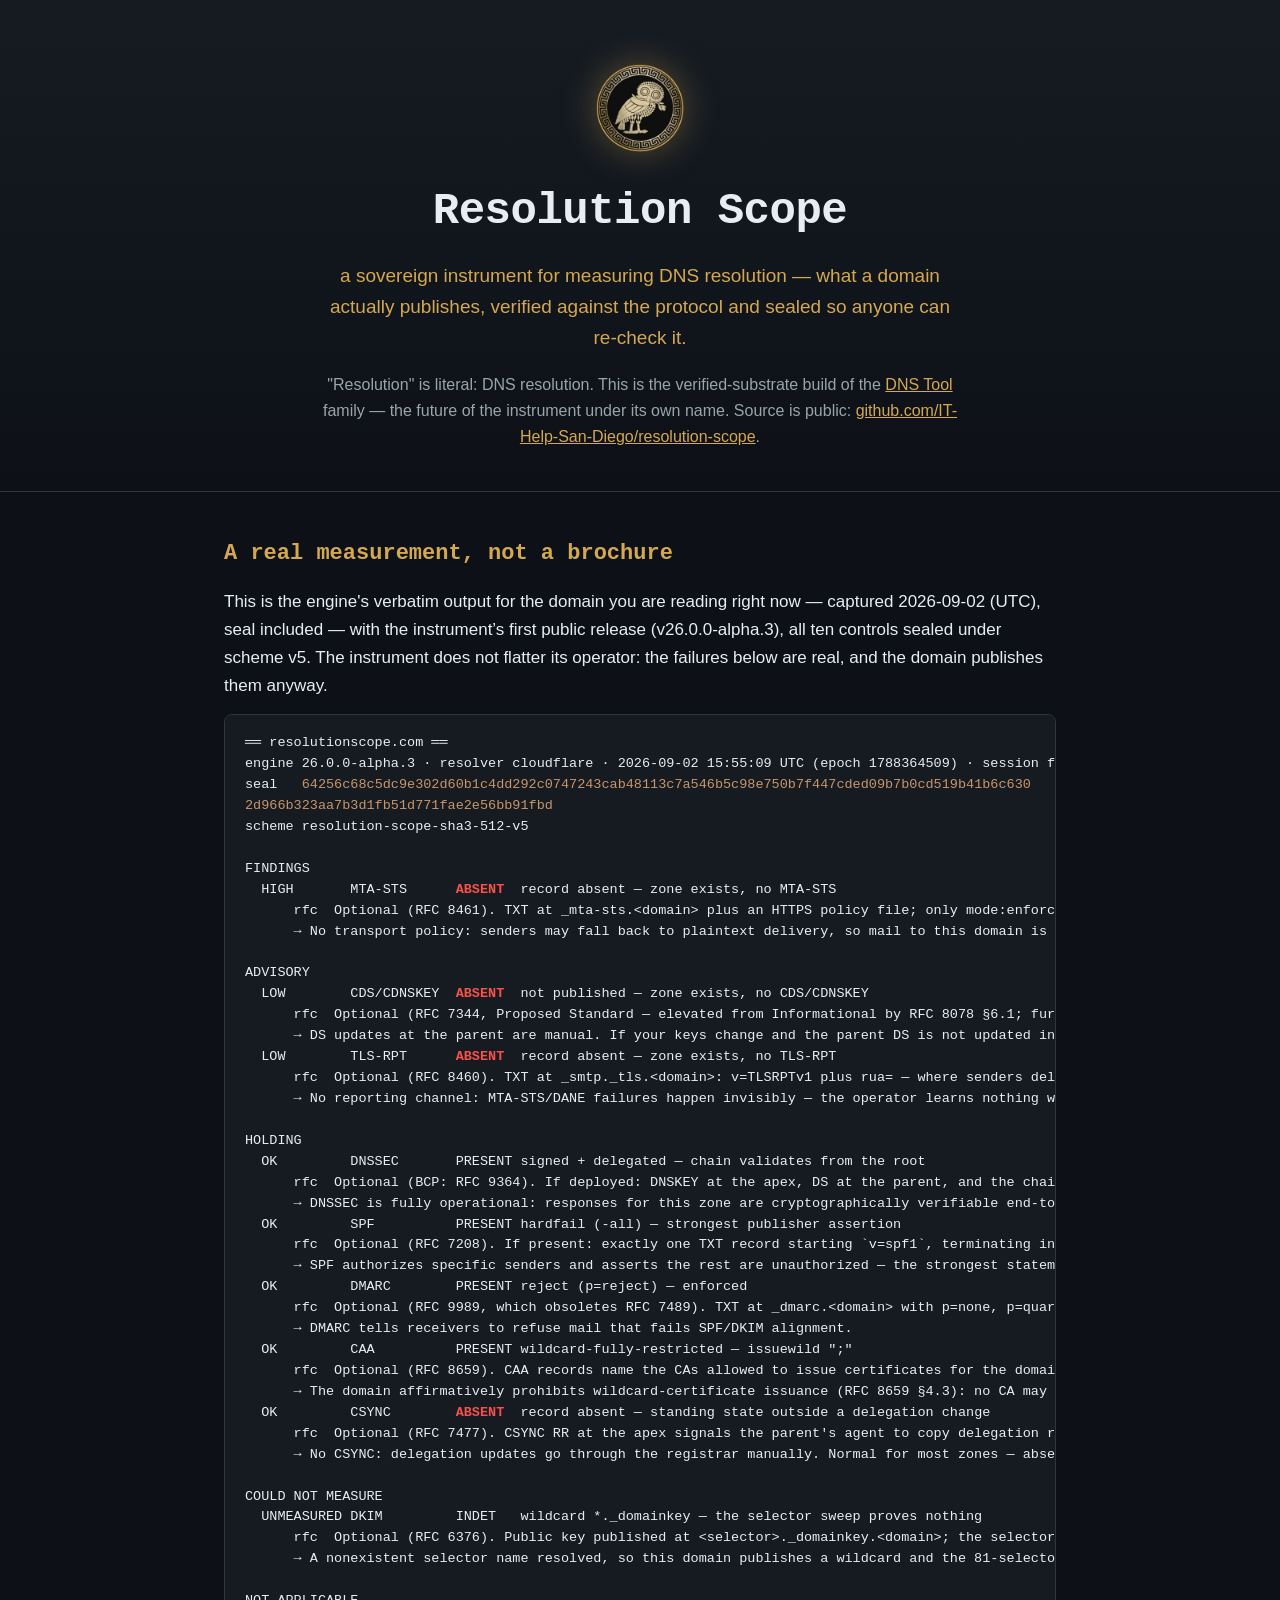
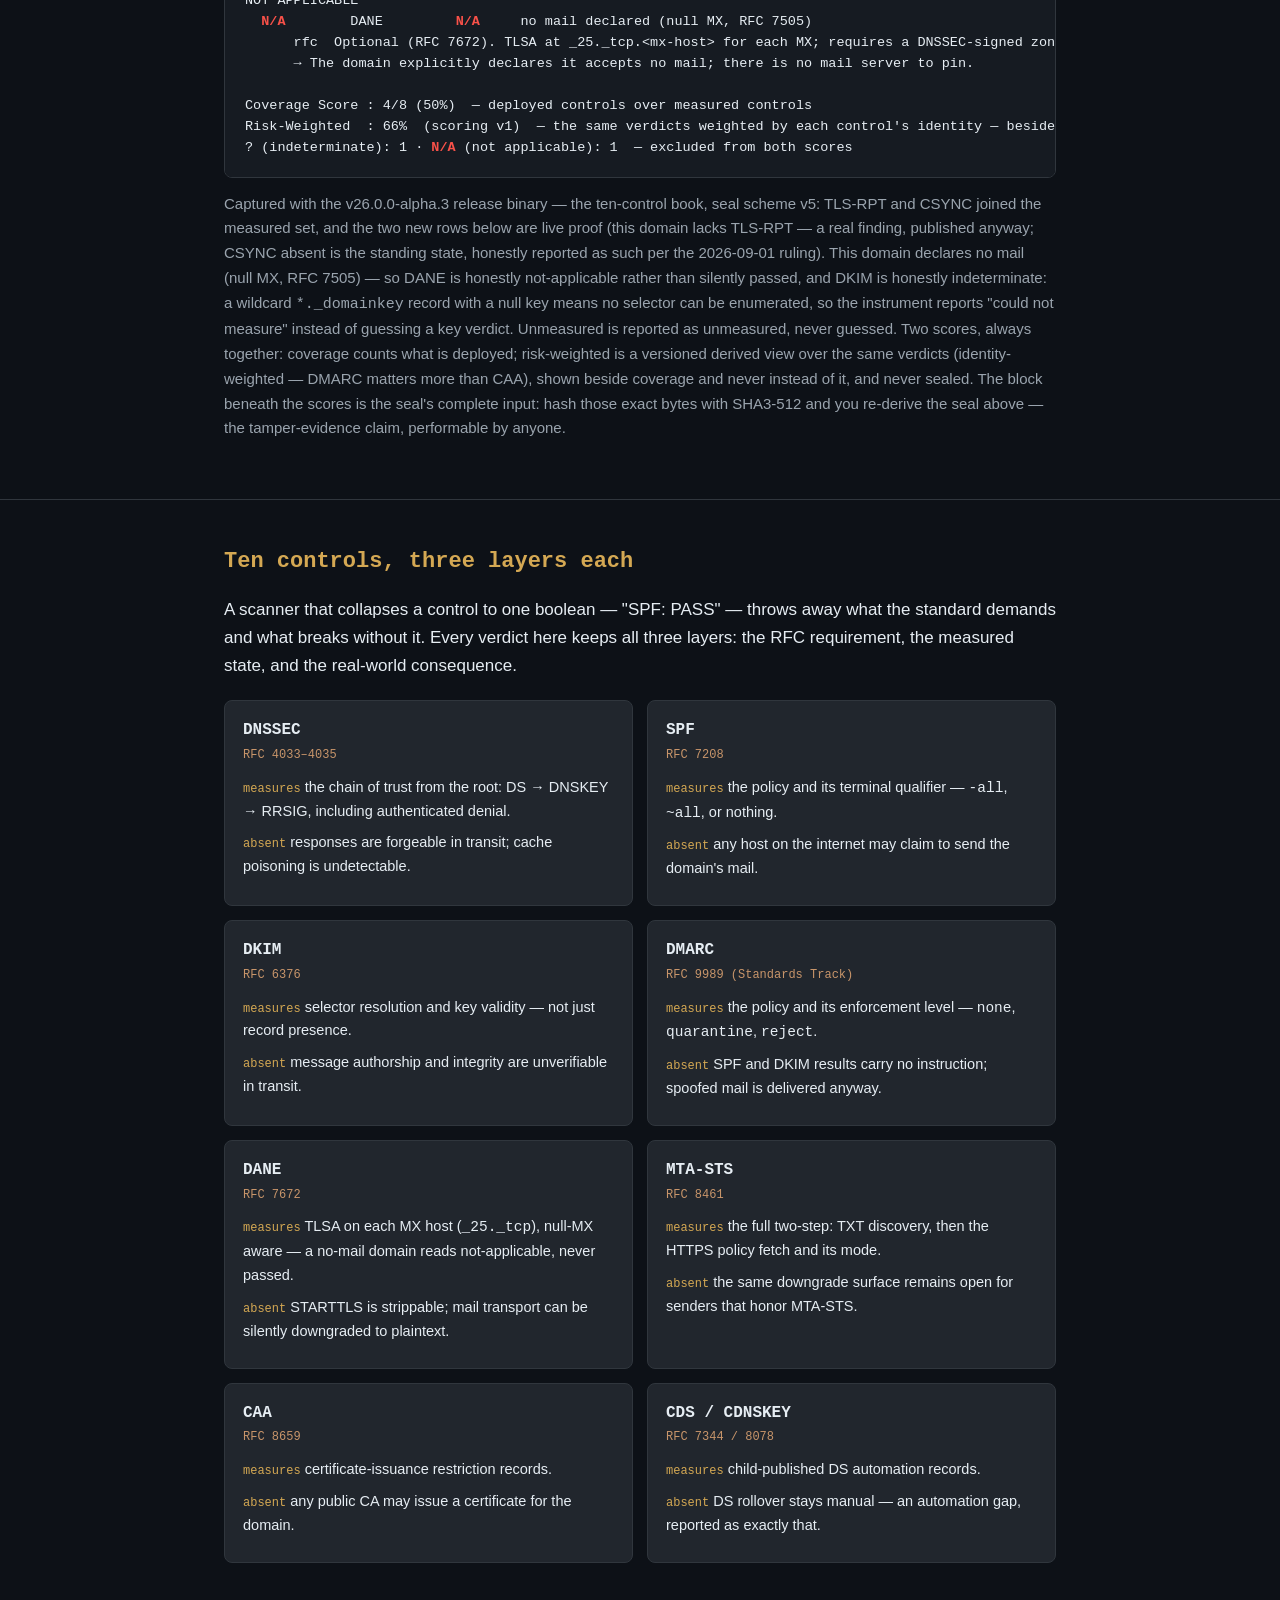
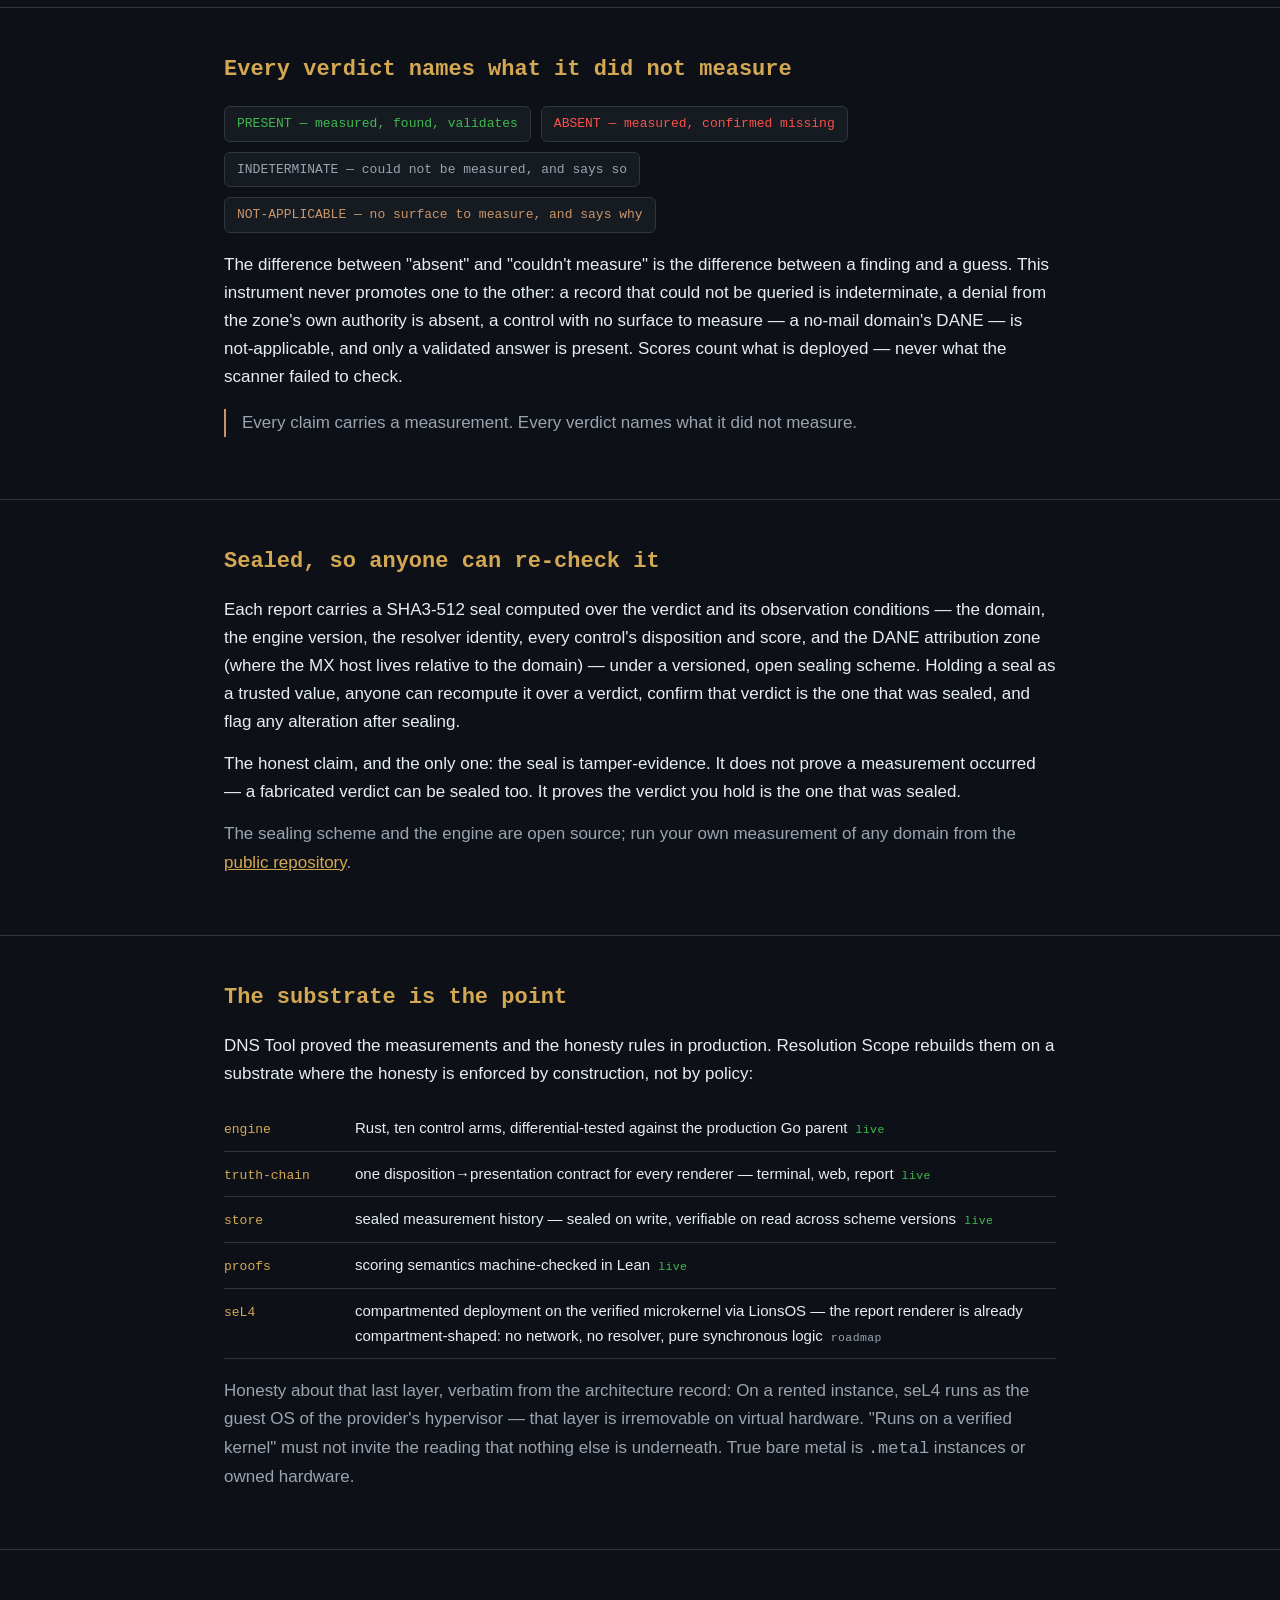
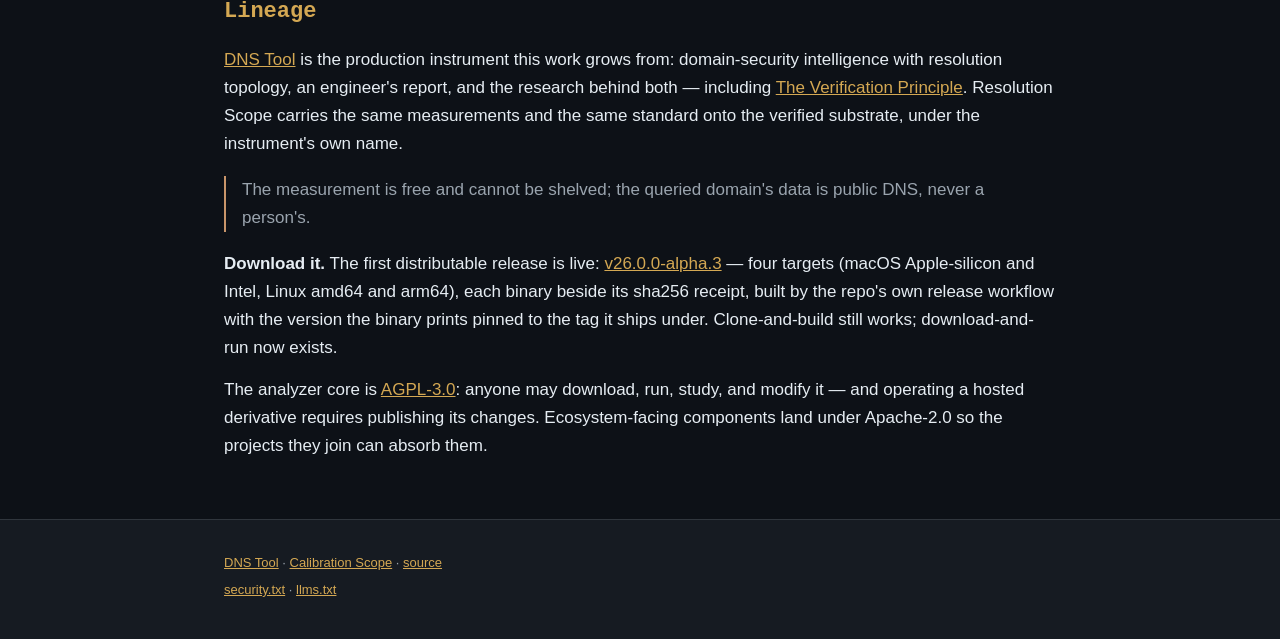
==== commit ad674a44: "site: author vector = person (Carey James Balboa, Independent Researcher, ORCID) - JSON-LD publisher" ====
--- a/site/index.html
+++ b/site/index.html
@@ -6,7 +6,7 @@
 <meta http-equiv="Content-Security-Policy" content="default-src 'none'; base-uri 'none'; object-src 'none'; form-action 'none'; script-src 'none'; img-src 'self' data:; font-src 'self'; style-src 'self'; upgrade-insecure-requests">
 <title>Resolution Scope — a DNS resolution instrument</title>
 <meta name="description" content="Resolution Scope — a sovereign instrument for measuring DNS resolution: what a domain actually publishes, verified against the protocol and sealed so anyone can re-check it.">
-<meta name="author" content="Carey James Balboa / IT Help San Diego Inc.">
+<meta name="author" content="Carey James Balboa">
 <meta name="robots" content="index, follow, max-image-preview:large">
 <link rel="canonical" href="https://resolutionscope.com/">
 <meta property="og:type" content="website">
@@ -33,9 +33,14 @@
   "description": "A sovereign instrument for measuring DNS resolution: ten controls, one truth-chain, SHA3-512-sealed verdicts that anyone can re-derive.",
   "license": "https://www.gnu.org/licenses/agpl-3.0.html",
   "publisher": {
-    "@type": "Organization",
-    "name": "IT Help San Diego Inc.",
-    "url": "https://it-help.tech"
+    "@type": "Person",
+    "name": "Carey James Balboa",
+    "jobTitle": "Independent Researcher",
+    "identifier": {
+      "@type": "PropertyValue",
+      "propertyID": "ORCID",
+      "value": "0009-0000-5237-9065"
+    }
   }
 }
 </script>
@@ -267,8 +272,7 @@
 
 <footer>
   <div class="wrap">
-    <p>IT Help San Diego Inc. · <a href="https://it-help.tech">it-help.tech</a> ·
-    <a href="https://dnstool.it-help.tech">DNS Tool</a> ·
+    <p><a href="https://dnstool.it-help.tech">DNS Tool</a> ·
     <a href="https://calibrationscope.com">Calibration Scope</a> ·
     <a href="https://github.com/IT-Help-San-Diego/resolution-scope">source</a></p>
     <p><a href="/.well-known/security.txt">security.txt</a> · <a href="/llms.txt">llms.txt</a></p>
